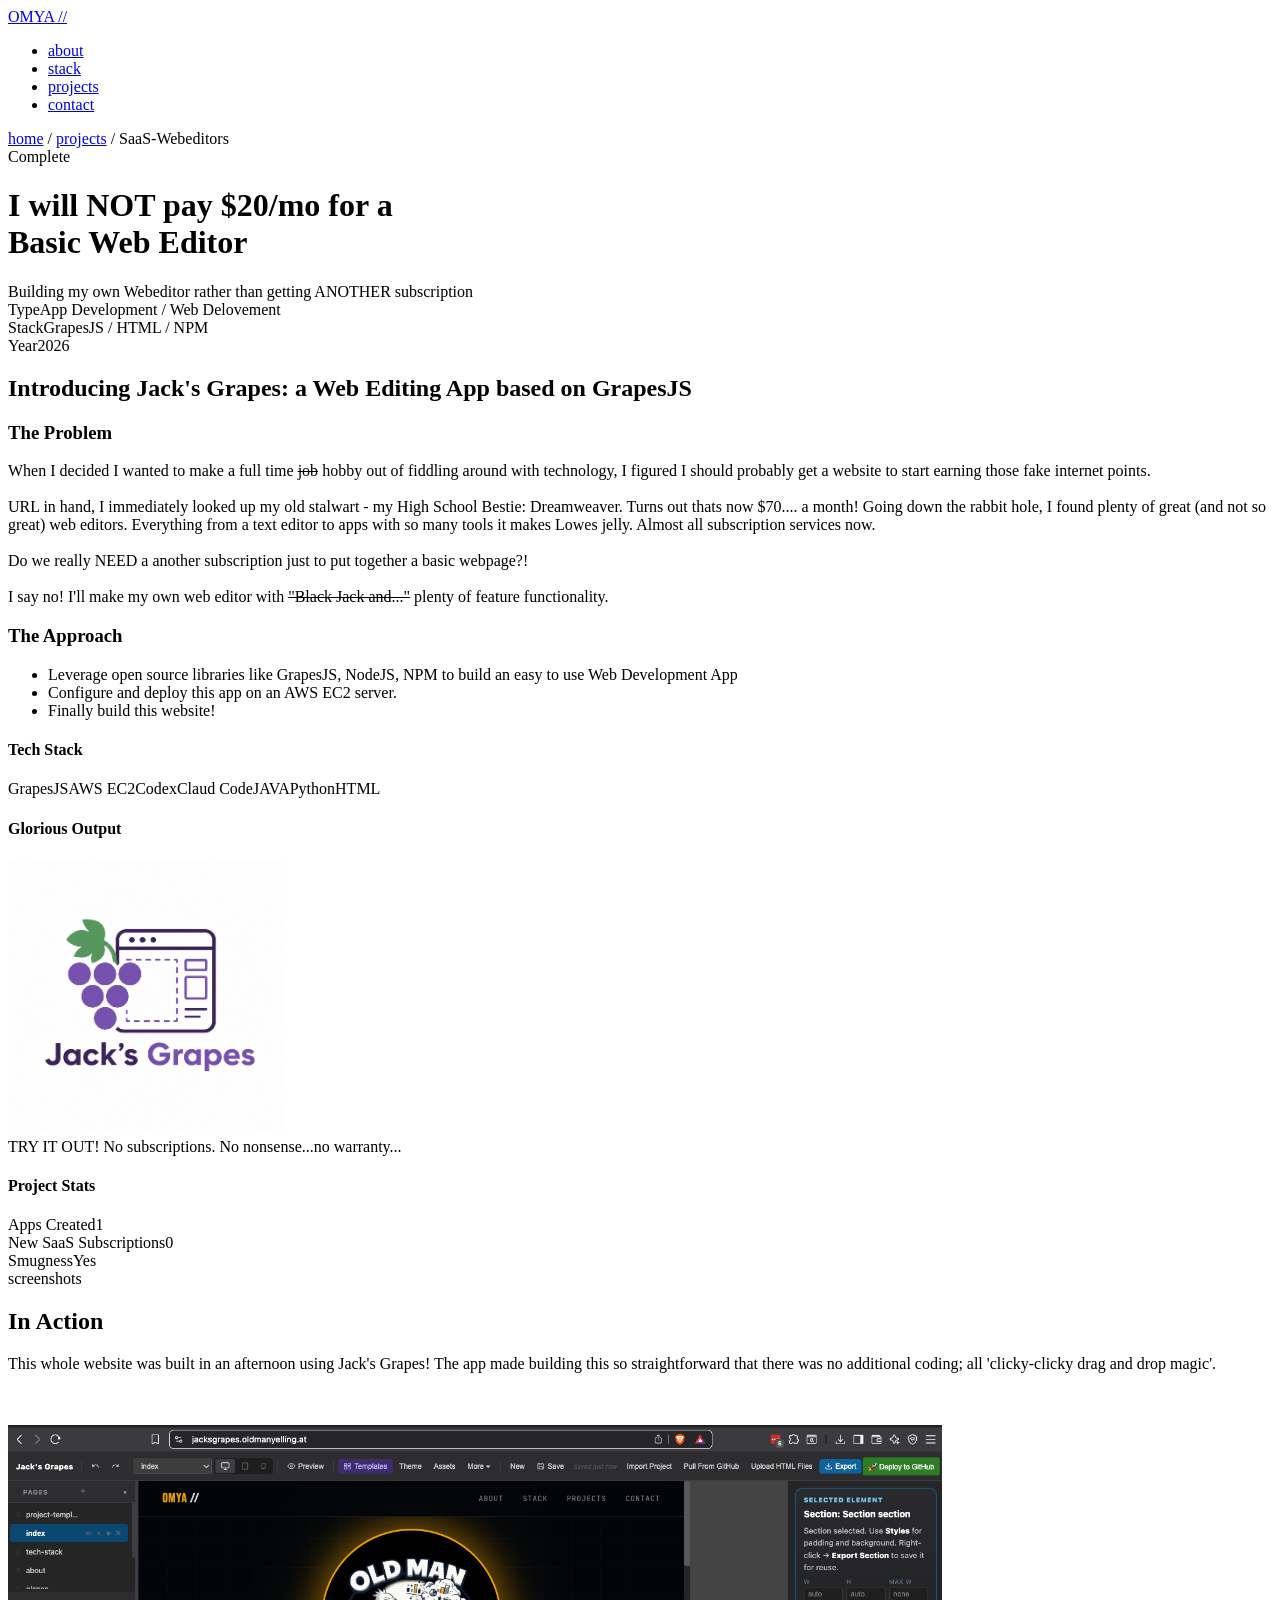
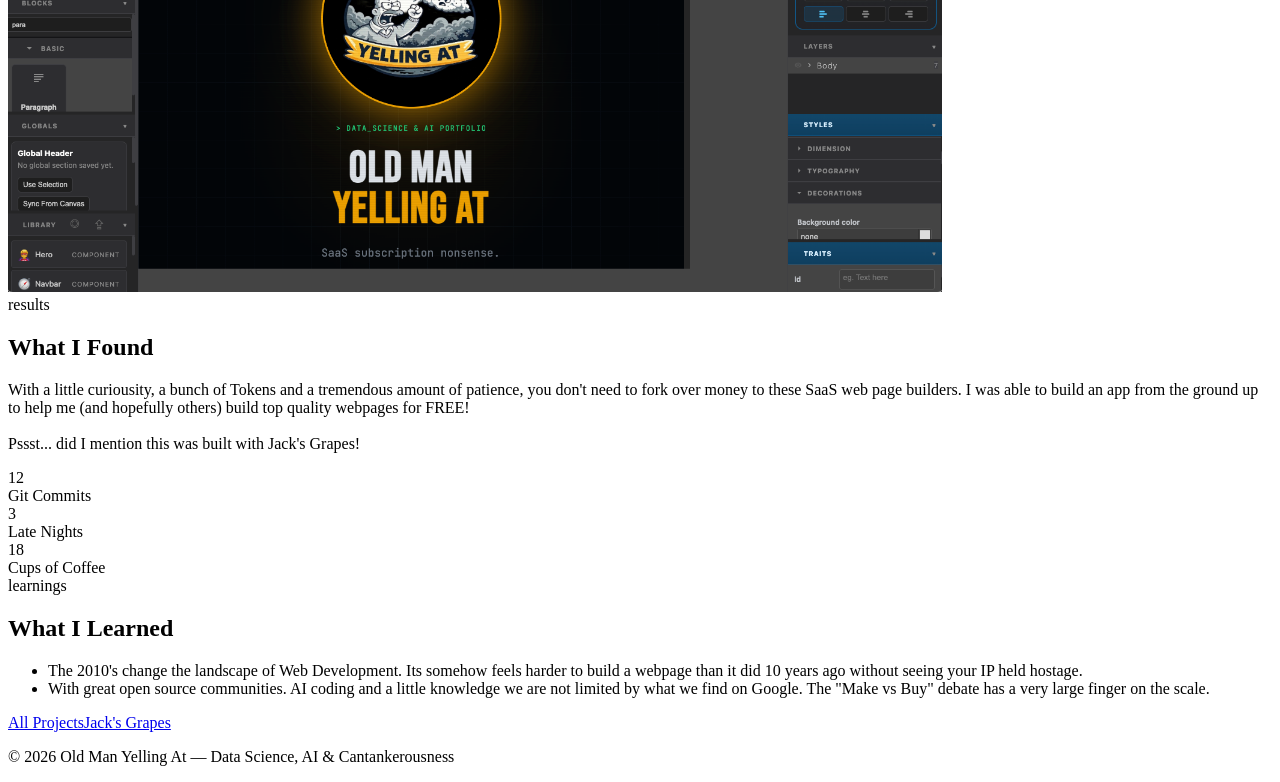
==== saas-webeditors.html @ 8e1ede08 "Deploy: saas-webeditors.html" ====
<!DOCTYPE html>
<html lang="en">
<head>
  <meta charset="UTF-8">
  <meta name="viewport" content="width=device-width, initial-scale=1">
  <title>saas-webeditors</title>
  <meta charset="UTF-8">
<meta name="viewport" content="width=device-width, initial-scale=1.0">
  <link rel="stylesheet" href="styles/site.css">
  <link rel="stylesheet" href="styles/saas-webeditors.css">
</head>
<body>
<nav><a href="index.html" class="nav-logo">OMYA<span> //</span></a><ul class="nav-links"><li><a href="about.html">about</a></li><li><a href="Tech Stack.html">stack</a></li><li><a href="index.html#projects" class="active">projects</a></li><li><a href="index.html#contact">contact</a></li></ul></nav><div class="page-wrap"><!-- ═══════════════════════════════════════════════
       PAGE HEADER — [REPLACE everything below]
  ═══════════════════════════════════════════════ --><div class="page-header"><div class="page-header-bg"></div><div class="page-header-inner"><div class="breadcrumb"><a href="index.html">home</a> / <a href="index.html#projects">projects</a> / SaaS-Webeditors</div><!-- [REPLACE] status: use class "status-active", "status-complete", or "status-wip" --><div class="project-status-badge status-complete">Complete</div><!-- [REPLACE] project title --><h1 id="ijt36xw-2">I will NOT pay $20/mo for a<br><span class="accent">Basic Web Editor</span></h1><!-- [REPLACE] one-line summary --><div class="page-header-sub">Building my own Webeditor rather than getting ANOTHER subscription&nbsp;</div><div class="header-meta"><!-- [REPLACE] each meta item as needed; add or remove rows freely --><div class="meta-item"><span class="meta-label">Type</span><span class="meta-val">App Development / Web Delovement</span></div><div class="meta-item"><span class="meta-label">Stack</span><span data-jg-align="left" class="meta-val">GrapesJS / HTML / NPM</span></div><div class="meta-item"><span class="meta-label">Year</span><span class="meta-val">2026</span></div><div class="meta-item"><span class="meta-val"></span></div></div></div></div><!-- ═══════════════════════ END PAGE HEADER ═══ --><!-- ═══════════════════════════════════════════════
       OVERVIEW
  ═══════════════════════════════════════════════ --><section data-jg-align="left" class="section"><div class="section-inner"><div class="overview-grid"><div class="overview-body fade-up"><h1>Introducing Jack's Grapes: a Web Editing App based on GrapesJS</h1><h3>The Problem</h3><p data-jg-align="left" id="ibvn88h-2">When I decided I wanted to make a full time <strike>job</strike> hobby out of fiddling around with technology, I figured I should probably get a website to start earning those fake internet points.<br><br>URL in hand, I immediately looked up my old stalwart - my High School Bestie: Dreamweaver. Turns out thats now $70.... a month! Going down the rabbit hole, I found plenty of great (and not so great) web editors. Everything from a text editor to apps with so many tools it makes Lowes jelly. Almost all subscription services now.<br id="ip00ysq-2" draggable="true"><br id="i2bzn59-2" draggable="true">Do we really NEED a another subscription just to put together a basic webpage?!<br id="i655apx-2" draggable="true"><br id="i3bzo6b-2" draggable="true">I say no! I'll make my own web editor with <strike id="it8id05-2-2" draggable="true">"Black Jack and..."</strike> plenty of feature functionality.&nbsp;</p><h3>The Approach</h3><!-- [REPLACE] approach bullets --><ul><li id="iqexdno9">Leverage open source libraries like GrapesJS, NodeJS, NPM to build an easy to use Web Development App</li><li id="ia5232j8">Configure and deploy this app on an AWS EC2 server.</li><li id="ijr5mywh">Finally build this website!</li></ul></div><div class="sidebar"><!-- [REPLACE] tags --><div class="sidebar-card"><h4>Tech Stack</h4><div class="sidebar-tags"><span class="tag gold">GrapesJS</span><span class="tag gold">AWS EC2</span><span class="tag gold">Codex</span><span class="tag gold">Claud Code</span><span class="tag">JAVA</span><span class="tag">Python</span><span class="tag">HTML</span></div></div><div class="sidebar-card"><h4 id="itq6y4yr">Glorious Output</h4><a href="https://jacksgrapes.oldmanyelling.at" id="ity3z87"><img src="assets/embedded-2-JacksGrapes.png" alt="JacksGrapes.png" id="ilakgxh" width="275" height="275" data-jg-align="center"></a><span class="sidebar-stat-val"></span><div id="i5gwu4oi"><div id="ilif9gc7"><span id="i93o1k9h">TRY IT OUT! No subscriptions. No nonsense...no warranty...</span></div></div><div class="sidebar-tags"><a href="https://jacksgrapes.oldmanyelling.at" id="i8315tk7"></a></div></div><!-- [REPLACE] stats --><div class="sidebar-card"><h4>Project Stats</h4><div class="sidebar-stat"><span class="sidebar-stat-key">Apps Created</span><span class="sidebar-stat-val">1</span></div><div class="sidebar-stat"><span class="sidebar-stat-key">New SaaS Subscriptions</span><span class="sidebar-stat-val">0</span></div><div class="sidebar-stat"><span class="sidebar-stat-key">Smugness</span><span class="sidebar-stat-val">Yes</span></div></div></div></div></div></section><!-- ═══════════════════════════════════════════════
       IMAGE / SCREENSHOT AREA — [REPLACE or remove]
  ═══════════════════════════════════════════════ --><section class="section content-section"><div class="section-inner"><div class="section-label">screenshots</div><h2 class="section-title">In <span class="accent">Action</span></h2><p id="io3gze3l">This whole website was built in an afternoon using Jack's Grapes! The app made building this so straightforward that there was no additional coding; all 'clicky-clicky drag and drop magic'.<br><br><br></p><!-- [REPLACE] swap the placeholder for a real <img> when you have screenshots --><img src="assets/1-Screenshot-2026-04-29-at-4.21.09-PM.png" alt="Screenshot 2026-04-29 at 4.21.09 PM.png" id="ijktapoh" width="934" height="467"></div></section><!-- ═══════════════════════════════════════════════
       RESULTS — [REPLACE or remove]
  ═══════════════════════════════════════════════ --><section class="section"><div class="section-inner"><div class="section-label">results</div><h2 class="section-title">What I <span class="accent">Found</span></h2><div class="content-body fade-up"><!-- [REPLACE] outcomes paragraph --><p id="ix92ufl3">With a little curiousity, a bunch of Tokens and a tremendous amount of patience, you don't need to fork over money to these SaaS web page builders. I was able to build an app from the ground up to help me (and hopefully others) build top quality webpages for FREE!<br><br>Pssst... did I mention this was built with Jack's Grapes!</p></div><!-- [REPLACE] result numbers --><div class="results-grid fade-up"><div class="result-card"><div class="result-val">12</div><div class="result-label">Git Commits</div></div><div class="result-card"><div class="result-val">3</div><div class="result-label">Late Nights</div></div><div class="result-card"><div class="result-val">18</div><div class="result-label">Cups of Coffee</div></div></div></div></section><!-- ═══════════════════════════════════════════════
       LEARNINGS — [REPLACE or remove]
  ═══════════════════════════════════════════════ --><section class="section content-section"><div class="section-inner"><div class="section-label">learnings</div><h2 class="section-title">What I <span class="accent">Learned</span></h2><div class="content-body fade-up"><!-- [REPLACE] learnings --><ul><li id="i2h4hwh2" data-jg-align="left">The 2010's change the landscape of Web Development. Its somehow feels harder to build a webpage than it did 10 years ago without seeing your IP held hostage.</li><li id="islnsaok">With great open source communities. AI coding and a little knowledge we are not limited by what we find on Google. The "Make vs Buy" debate has a very large finger on the scale.&nbsp;</li></ul></div></div></section><!-- Project navigation --><div class="project-nav"><!-- [REPLACE] previous/next project links --><a href="index.html#projects" class="project-nav-prev">All Projects</a><a href="https://jacksgrapes.oldmanyelling.at" class="project-nav-next">Jack's Grapes</a></div></div><footer><p>© 2026 <span>Old Man Yelling At</span> — Data Science, AI &amp; Cantankerousness</p></footer>
<script>
(function(){
  function activate(root){
    var doc = root || document;
    doc.querySelectorAll('.fade-up,.reveal-on-scroll,[data-animate-on-scroll]').forEach(function(el){
      el.classList.add('visible','is-visible','in-view');
      el.querySelectorAll('.skill-bar-fill[data-pct]').forEach(function(bar){
        bar.style.width = (bar.getAttribute('data-pct') || '0') + '%';
      });
    });
  }
  if (document.readyState === 'loading') document.addEventListener('DOMContentLoaded', function(){ activate(document); });
  else activate(document);
  window.addEventListener('load', function(){ activate(document); });
})();
</script>

<script src="scripts/saas-webeditors.js"></script>
</body>
</html>
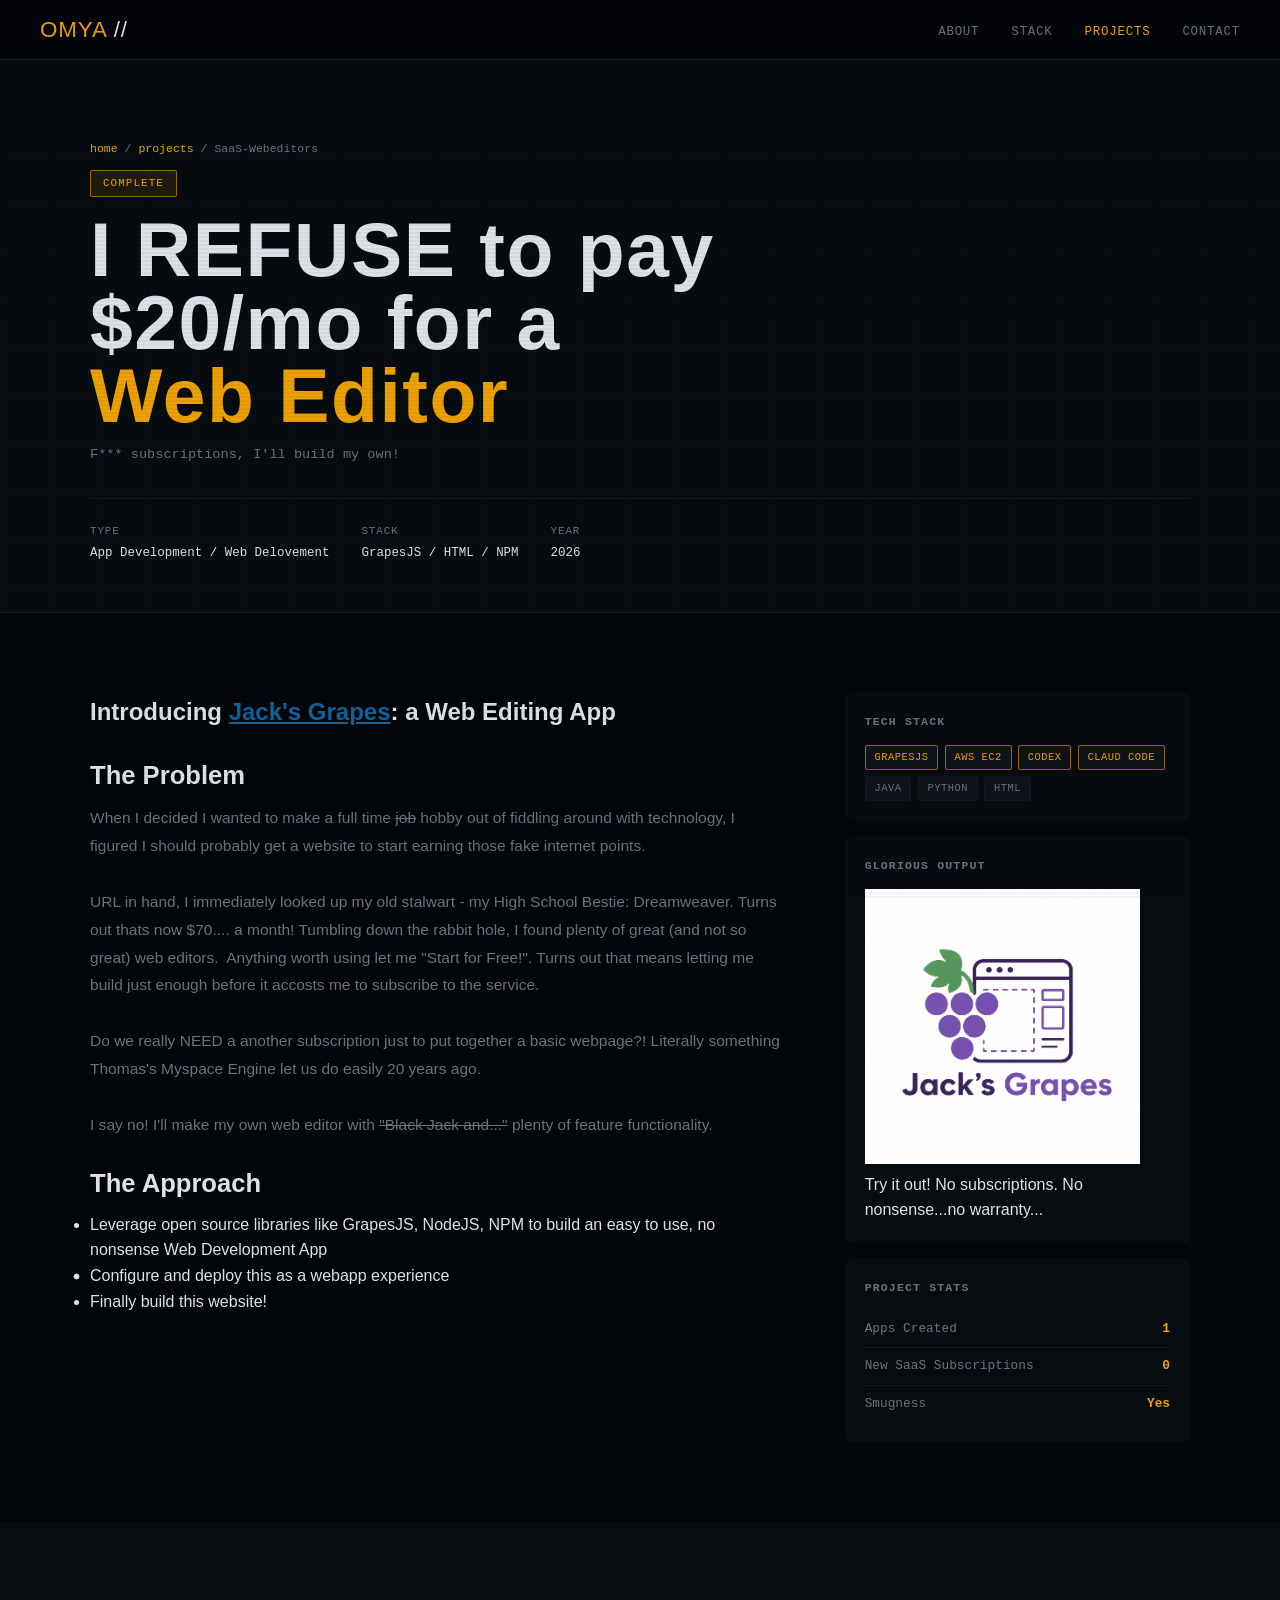
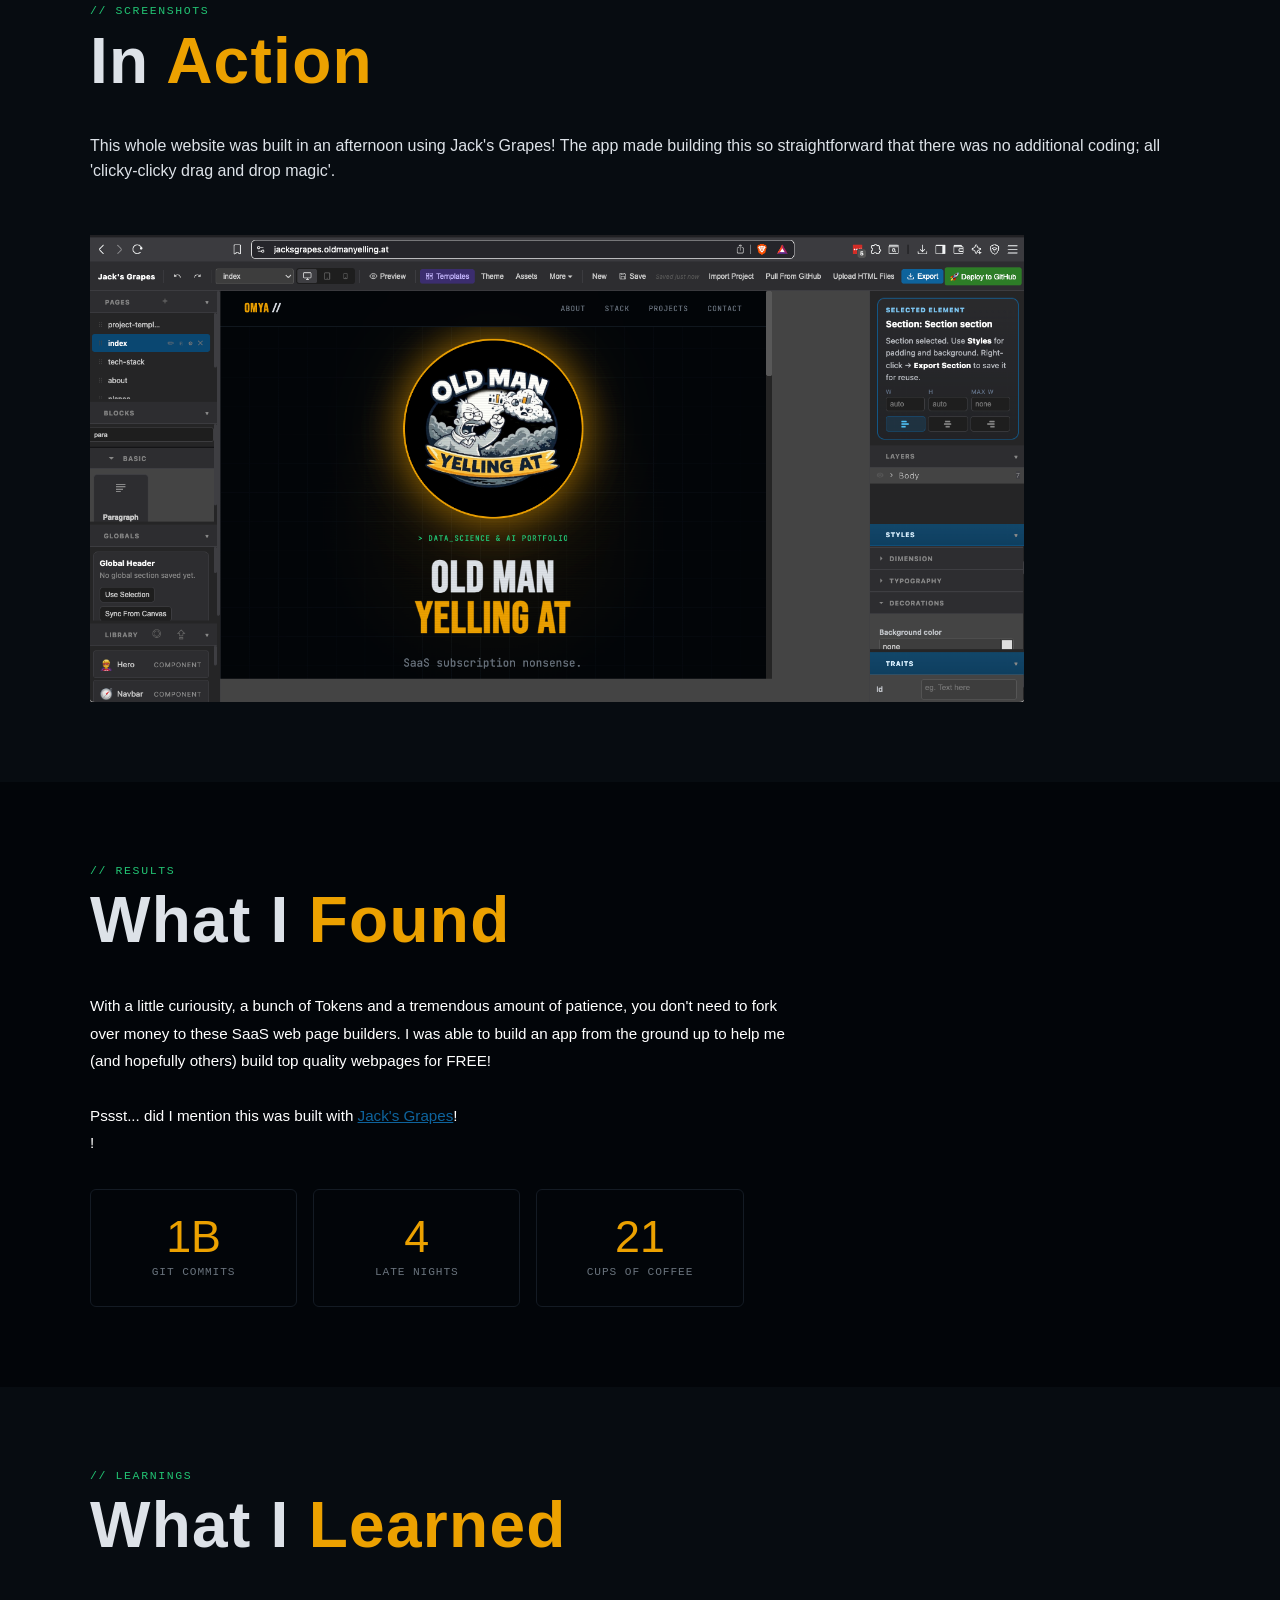
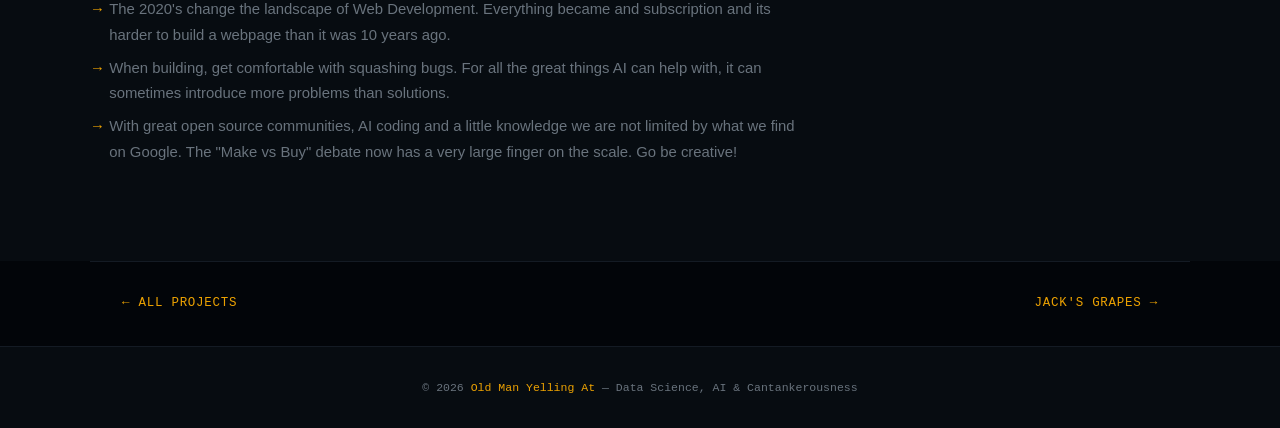
==== commit 9faaa4f9: "Deploy: saas-webeditors.html" ====
--- a/saas-webeditors.html
+++ b/saas-webeditors.html
@@ -12,15 +12,15 @@
 <body>
 <nav><a href="index.html" class="nav-logo">OMYA<span> //</span></a><ul class="nav-links"><li><a href="about.html">about</a></li><li><a href="Tech Stack.html">stack</a></li><li><a href="index.html#projects" class="active">projects</a></li><li><a href="index.html#contact">contact</a></li></ul></nav><div class="page-wrap"><!-- ═══════════════════════════════════════════════
        PAGE HEADER — [REPLACE everything below]
-  ═══════════════════════════════════════════════ --><div class="page-header"><div class="page-header-bg"></div><div class="page-header-inner"><div class="breadcrumb"><a href="index.html">home</a> / <a href="index.html#projects">projects</a> / SaaS-Webeditors</div><!-- [REPLACE] status: use class "status-active", "status-complete", or "status-wip" --><div class="project-status-badge status-complete">Complete</div><!-- [REPLACE] project title --><h1 id="ijt36xw-2">I will NOT pay $20/mo for a<br><span class="accent">Basic Web Editor</span></h1><!-- [REPLACE] one-line summary --><div class="page-header-sub">Building my own Webeditor rather than getting ANOTHER subscription&nbsp;</div><div class="header-meta"><!-- [REPLACE] each meta item as needed; add or remove rows freely --><div class="meta-item"><span class="meta-label">Type</span><span class="meta-val">App Development / Web Delovement</span></div><div class="meta-item"><span class="meta-label">Stack</span><span data-jg-align="left" class="meta-val">GrapesJS / HTML / NPM</span></div><div class="meta-item"><span class="meta-label">Year</span><span class="meta-val">2026</span></div><div class="meta-item"><span class="meta-val"></span></div></div></div></div><!-- ═══════════════════════ END PAGE HEADER ═══ --><!-- ═══════════════════════════════════════════════
+  ═══════════════════════════════════════════════ --><div class="page-header"><div class="page-header-bg"></div><div class="page-header-inner"><div class="breadcrumb"><a href="index.html">home</a> / <a href="index.html#projects">projects</a> / SaaS-Webeditors</div><!-- [REPLACE] status: use class "status-active", "status-complete", or "status-wip" --><div class="project-status-badge status-complete">Complete</div><!-- [REPLACE] project title --><h1 id="ijt36xw-2">I REFUSE to pay $20/mo for a<br><span class="accent">Web Editor</span></h1><!-- [REPLACE] one-line summary --><div class="page-header-sub">F*** subscriptions, I'll build my own!&nbsp;</div><div class="header-meta"><!-- [REPLACE] each meta item as needed; add or remove rows freely --><div class="meta-item"><span class="meta-label">Type</span><span class="meta-val">App Development / Web Delovement</span></div><div class="meta-item"><span class="meta-label">Stack</span><span data-jg-align="left" class="meta-val">GrapesJS / HTML / NPM</span></div><div class="meta-item"><span class="meta-label">Year</span><span class="meta-val">2026</span></div><div class="meta-item"><span class="meta-val"></span></div></div></div></div><!-- ═══════════════════════ END PAGE HEADER ═══ --><!-- ═══════════════════════════════════════════════
        OVERVIEW
-  ═══════════════════════════════════════════════ --><section data-jg-align="left" class="section"><div class="section-inner"><div class="overview-grid"><div class="overview-body fade-up"><h1>Introducing Jack's Grapes: a Web Editing App based on GrapesJS</h1><h3>The Problem</h3><p data-jg-align="left" id="ibvn88h-2">When I decided I wanted to make a full time <strike>job</strike> hobby out of fiddling around with technology, I figured I should probably get a website to start earning those fake internet points.<br><br>URL in hand, I immediately looked up my old stalwart - my High School Bestie: Dreamweaver. Turns out thats now $70.... a month! Going down the rabbit hole, I found plenty of great (and not so great) web editors. Everything from a text editor to apps with so many tools it makes Lowes jelly. Almost all subscription services now.<br id="ip00ysq-2" draggable="true"><br id="i2bzn59-2" draggable="true">Do we really NEED a another subscription just to put together a basic webpage?!<br id="i655apx-2" draggable="true"><br id="i3bzo6b-2" draggable="true">I say no! I'll make my own web editor with <strike id="it8id05-2-2" draggable="true">"Black Jack and..."</strike> plenty of feature functionality.&nbsp;</p><h3>The Approach</h3><!-- [REPLACE] approach bullets --><ul><li id="iqexdno9">Leverage open source libraries like GrapesJS, NodeJS, NPM to build an easy to use Web Development App</li><li id="ia5232j8">Configure and deploy this app on an AWS EC2 server.</li><li id="ijr5mywh">Finally build this website!</li></ul></div><div class="sidebar"><!-- [REPLACE] tags --><div class="sidebar-card"><h4>Tech Stack</h4><div class="sidebar-tags"><span class="tag gold">GrapesJS</span><span class="tag gold">AWS EC2</span><span class="tag gold">Codex</span><span class="tag gold">Claud Code</span><span class="tag">JAVA</span><span class="tag">Python</span><span class="tag">HTML</span></div></div><div class="sidebar-card"><h4 id="itq6y4yr">Glorious Output</h4><a href="https://jacksgrapes.oldmanyelling.at" id="ity3z87"><img src="assets/embedded-2-JacksGrapes.png" alt="JacksGrapes.png" id="ilakgxh" width="275" height="275" data-jg-align="center"></a><span class="sidebar-stat-val"></span><div id="i5gwu4oi"><div id="ilif9gc7"><span id="i93o1k9h">TRY IT OUT! No subscriptions. No nonsense...no warranty...</span></div></div><div class="sidebar-tags"><a href="https://jacksgrapes.oldmanyelling.at" id="i8315tk7"></a></div></div><!-- [REPLACE] stats --><div class="sidebar-card"><h4>Project Stats</h4><div class="sidebar-stat"><span class="sidebar-stat-key">Apps Created</span><span class="sidebar-stat-val">1</span></div><div class="sidebar-stat"><span class="sidebar-stat-key">New SaaS Subscriptions</span><span class="sidebar-stat-val">0</span></div><div class="sidebar-stat"><span class="sidebar-stat-key">Smugness</span><span class="sidebar-stat-val">Yes</span></div></div></div></div></div></section><!-- ═══════════════════════════════════════════════
+  ═══════════════════════════════════════════════ --><section data-jg-align="left" class="section"><div class="section-inner"><div class="overview-grid"><div class="overview-body fade-up"><h1 id="ig2ptj">Introducing&nbsp;<a href="https://jacksgrapes.oldmanyelling.at" id="i3g6we" target="_blank">Jack's Grapes</a>: a Web Editing App</h1><h3>The Problem</h3><p data-jg-align="left" id="ibvn88h-2"><span id="im52nb">When I decided I wanted to make a full time <strike id="ihyw4" draggable="true">job</strike> hobby out of fiddling around with technology, I figured I should probably get a website to start earning those fake internet points.<br id="ijvdh" draggable="true"><br id="i1btz" draggable="true">URL in hand, I immediately looked up my old stalwart - my High School Bestie: Dreamweaver. Turns out thats now $70.... <span id="i7nv3k">a month</span>! Tumbling down the rabbit hole, I found plenty of great (and not so great) web editors.&nbsp; Anything worth using let me "Start for Free!". Turns out that means letting me build just enough before it accosts me to subscribe to the service.<br id="ip00ysq-2" draggable="true"><br id="i2bzn59-2" draggable="true">Do we really NEED a another subscription just to put together a basic webpage?! Literally something Thomas's Myspace Engine let us do easily 20 years ago.&nbsp;<br id="i655apx-2" draggable="true"><br id="i3bzo6b-2" draggable="true">I say <span id="ic5hct">no!</span> I'll make my own web editor with <strike id="it8id05-2-2" draggable="true">"Black Jack and..."</strike> plenty of feature functionality.&nbsp;</span></p><h3>The Approach</h3><!-- [REPLACE] approach bullets --><ul><li id="iqexdno9">Leverage open source libraries like GrapesJS, NodeJS, NPM to build an easy to use, no nonsense Web Development App</li><li id="ia5232j8"><ul><li id="iwn7pk">Configure and deploy this as a webapp experience</li></ul></li><li id="ijr5mywh">Finally build this website!</li></ul></div><div class="sidebar"><!-- [REPLACE] tags --><div class="sidebar-card"><h4>Tech Stack</h4><div class="sidebar-tags"><span class="tag gold">GrapesJS</span><span class="tag gold">AWS EC2</span><span class="tag gold">Codex</span><span class="tag gold">Claud Code</span><span class="tag">JAVA</span><span class="tag">Python</span><span class="tag">HTML</span></div></div><div class="sidebar-card"><h4 id="itq6y4yr">Glorious Output</h4><a href="https://jacksgrapes.oldmanyelling.at" id="ity3z87" data-jg-align="center"><img src="assets/embedded-2-JacksGrapes.png" alt="JacksGrapes.png" id="ilakgxh" width="275" height="275" data-jg-align="center"></a><span class="sidebar-stat-val"></span><div id="i5gwu4oi"><div id="ilif9gc7" data-jg-align="left"><span id="i93o1k9h">Try it out! No subscriptions. No nonsense...no warranty...</span></div></div><div class="sidebar-tags"><a href="https://jacksgrapes.oldmanyelling.at" id="i8315tk7"></a></div></div><!-- [REPLACE] stats --><div class="sidebar-card"><h4>Project Stats</h4><div class="sidebar-stat"><span class="sidebar-stat-key">Apps Created</span><span class="sidebar-stat-val">1</span></div><div class="sidebar-stat"><span class="sidebar-stat-key">New SaaS Subscriptions</span><span class="sidebar-stat-val">0</span></div><div class="sidebar-stat"><span class="sidebar-stat-key">Smugness</span><span class="sidebar-stat-val">Yes</span></div></div></div></div></div></section><!-- ═══════════════════════════════════════════════
        IMAGE / SCREENSHOT AREA — [REPLACE or remove]
-  ═══════════════════════════════════════════════ --><section class="section content-section"><div class="section-inner"><div class="section-label">screenshots</div><h2 class="section-title">In <span class="accent">Action</span></h2><p id="io3gze3l">This whole website was built in an afternoon using Jack's Grapes! The app made building this so straightforward that there was no additional coding; all 'clicky-clicky drag and drop magic'.<br><br><br></p><!-- [REPLACE] swap the placeholder for a real <img> when you have screenshots --><img src="assets/1-Screenshot-2026-04-29-at-4.21.09-PM.png" alt="Screenshot 2026-04-29 at 4.21.09 PM.png" id="ijktapoh" width="934" height="467"></div></section><!-- ═══════════════════════════════════════════════
+  ═══════════════════════════════════════════════ --><section class="section content-section"><div class="section-inner"><div class="section-label">screenshots</div><h2 class="section-title">In <span class="accent">Action</span></h2><p id="io3gze3l">This whole website was built in an afternoon using Jack's Grapes! The app made building this so straightforward that there was no additional coding; all 'clicky-clicky drag and drop magic'.<br><br><br></p><!-- [REPLACE] swap the placeholder for a real <img> when you have screenshots --><img src="assets/2-Screenshot-2026-04-29-at-4.21.09-PM.png" alt="Screenshot 2026-04-29 at 4.21.09 PM.png" id="ijktapoh" width="934" height="467"></div></section><!-- ═══════════════════════════════════════════════
        RESULTS — [REPLACE or remove]
-  ═══════════════════════════════════════════════ --><section class="section"><div class="section-inner"><div class="section-label">results</div><h2 class="section-title">What I <span class="accent">Found</span></h2><div class="content-body fade-up"><!-- [REPLACE] outcomes paragraph --><p id="ix92ufl3">With a little curiousity, a bunch of Tokens and a tremendous amount of patience, you don't need to fork over money to these SaaS web page builders. I was able to build an app from the ground up to help me (and hopefully others) build top quality webpages for FREE!<br><br>Pssst... did I mention this was built with Jack's Grapes!</p></div><!-- [REPLACE] result numbers --><div class="results-grid fade-up"><div class="result-card"><div class="result-val">12</div><div class="result-label">Git Commits</div></div><div class="result-card"><div class="result-val">3</div><div class="result-label">Late Nights</div></div><div class="result-card"><div class="result-val">18</div><div class="result-label">Cups of Coffee</div></div></div></div></section><!-- ═══════════════════════════════════════════════
+  ═══════════════════════════════════════════════ --><section data-jg-align="left" class="section"><div class="section-inner"><div class="section-label">results</div><h2 class="section-title">What I <span class="accent">Found</span></h2><div class="content-body fade-up"><!-- [REPLACE] outcomes paragraph --><p id="ix92ufl3">With a little curiousity, a bunch of Tokens and a tremendous amount of patience, you don't need to fork over money to these SaaS web page builders. I was able to build an app from the ground up to help me (and hopefully others) build top quality webpages for FREE!<br><br>Pssst... did I mention this was built with&nbsp;<a href="https://jacksgrapes.oldmanyelling.at" id="i3mrvj" target="_blank" __p="undefined">Jack's Grapes</a>!<br>!</p></div><!-- [REPLACE] result numbers --><div class="results-grid fade-up"><div class="result-card"><div class="result-val">1B</div><div class="result-label">Git Commits</div></div><div class="result-card"><div class="result-val">4</div><div class="result-label">Late Nights</div></div><div class="result-card"><div class="result-val">21</div><div class="result-label">Cups of Coffee</div></div></div></div></section><!-- ═══════════════════════════════════════════════
        LEARNINGS — [REPLACE or remove]
-  ═══════════════════════════════════════════════ --><section class="section content-section"><div class="section-inner"><div class="section-label">learnings</div><h2 class="section-title">What I <span class="accent">Learned</span></h2><div class="content-body fade-up"><!-- [REPLACE] learnings --><ul><li id="i2h4hwh2" data-jg-align="left">The 2010's change the landscape of Web Development. Its somehow feels harder to build a webpage than it did 10 years ago without seeing your IP held hostage.</li><li id="islnsaok">With great open source communities. AI coding and a little knowledge we are not limited by what we find on Google. The "Make vs Buy" debate has a very large finger on the scale.&nbsp;</li></ul></div></div></section><!-- Project navigation --><div class="project-nav"><!-- [REPLACE] previous/next project links --><a href="index.html#projects" class="project-nav-prev">All Projects</a><a href="https://jacksgrapes.oldmanyelling.at" class="project-nav-next">Jack's Grapes</a></div></div><footer><p>© 2026 <span>Old Man Yelling At</span> — Data Science, AI &amp; Cantankerousness</p></footer>
+  ═══════════════════════════════════════════════ --><section class="section content-section"><div class="section-inner"><div class="section-label">learnings</div><h2 class="section-title">What I <span class="accent">Learned</span></h2><div class="content-body fade-up"><!-- [REPLACE] learnings --><ul><li id="i2h4hwh2" data-jg-align="left">The 2020's change the landscape of Web Development. Everything became and subscription and its harder to build a webpage than it was 10 years ago.</li><li id="islnsaok-2">When building, get comfortable with squashing bugs. For all the great things AI can help with, it can sometimes introduce more problems than solutions.</li><li id="islnsaok">With great open source communities, AI coding and a little knowledge we are not limited by what we find on Google. The "Make vs Buy" debate now has a very large finger on the scale. Go be creative!</li></ul></div></div></section><!-- Project navigation --><div class="project-nav"><!-- [REPLACE] previous/next project links --><a href="index.html#projects" class="project-nav-prev">All Projects</a><a href="https://jacksgrapes.oldmanyelling.at" class="project-nav-next">Jack's Grapes</a></div></div><footer><p>© 2026 <span>Old Man Yelling At</span> — Data Science, AI &amp; Cantankerousness</p></footer>
 <script>
 (function(){
   function activate(root){
--- a/styles/site.css
+++ b/styles/site.css
@@ -0,0 +1,30 @@
+
+:root{
+  --jg-accent:#0e639c;
+  --jg-accent-2:#3b82f6;
+  --jg-bg:#ffffff;
+  --jg-surface:#f8fafc;
+  --jg-text:#1e293b;
+  --jg-muted:#64748b;
+  --jg-font:-apple-system, BlinkMacSystemFont, 'Segoe UI', Roboto, sans-serif;
+  --jg-radius:14px;
+}
+html,body{min-height:100%;}
+body{background:var(--jg-bg);color:var(--jg-text);font-family:var(--jg-font);}
+[data-gjs-type="wrapper"]{background:transparent;color:inherit;min-height:100vh;}
+a{color:var(--jg-accent);}
+.jg-theme-section{padding:72px 40px;background:var(--jg-surface);color:var(--jg-text);}
+.jg-theme-card{padding:28px;border:1px solid color-mix(in srgb, var(--jg-text) 10%, white);border-radius:var(--jg-radius);background:white;box-shadow:0 12px 34px rgba(15,23,42,.08);}
+.jg-theme-btn{display:inline-flex;align-items:center;justify-content:center;padding:12px 20px;border:none;border-radius:999px;background:linear-gradient(135deg,var(--jg-accent),var(--jg-accent-2));color:white;font-weight:700;text-decoration:none;box-shadow:0 12px 24px rgba(59,130,246,.22);}
+.jg-theme-btn--ghost{background:transparent;color:var(--jg-accent);border:1px solid color-mix(in srgb, var(--jg-accent) 28%, white);box-shadow:none;}
+.jg-global-slot{position:relative;}
+.jg-global-slot::before{content:attr(data-jg-global-label);position:absolute;top:8px;right:8px;padding:3px 8px;border-radius:999px;background:rgba(15,23,42,.82);color:#fff;font:600 10px/1 var(--jg-font);letter-spacing:.08em;text-transform:uppercase;z-index:5;pointer-events:none;}
+.jg-symbol-instance{position:relative;}
+.jg-symbol-instance::before{content:attr(data-jg-symbol-label);position:absolute;top:8px;right:8px;padding:3px 8px;border-radius:999px;background:rgba(14,99,156,.92);color:#fff;font:600 10px/1 var(--jg-font);letter-spacing:.08em;text-transform:uppercase;z-index:5;pointer-events:none;}
+.jg-slot-outline{outline:1px dashed rgba(14,99,156,.45);outline-offset:2px;}
+.jg-hide-desktop{}
+@media (max-width: 992px){.jg-hide-tablet{display:none!important;}}
+@media (min-width: 993px){.jg-hide-tablet{display:initial;}}
+@media (max-width: 480px){.jg-hide-mobile{display:none!important;}}
+@media (min-width: 481px){.jg-hide-mobile{display:initial;}}
+@media (min-width: 993px){.jg-hide-desktop{display:none!important;}}
--- a/styles/saas-webeditors.css
+++ b/styles/saas-webeditors.css
@@ -0,0 +1,230 @@
+
+
+/* ── PAGE HEADER ── */
+.page-header {
+  padding: 5rem 2rem 3rem;
+  background: var(--bg2);
+  border-bottom: 1px solid var(--border);
+  position: relative; overflow: hidden;
+}
+.page-header-bg {
+  position: absolute; inset: 0;
+  background-image: linear-gradient(var(--border) 1px, transparent 1px), linear-gradient(90deg, var(--border) 1px, transparent 1px);
+  background-size: 48px 48px;
+  opacity: 0.25;
+  mask-image: linear-gradient(180deg, transparent, black 60%);
+}
+.page-header-inner { position: relative; max-width: var(--max-w); margin: 0 auto; }
+.breadcrumb { font-family: var(--font-mono); font-size: 0.72rem; color: var(--muted); margin-bottom: 0.6rem; }
+.breadcrumb a { color: var(--gold); text-decoration: none; }
+.breadcrumb a:hover { text-decoration: underline; }
+.project-status-badge {
+  display: inline-flex; align-items: center; gap: 0.4rem;
+  font-family: var(--font-mono); font-size: 0.68rem; text-transform: uppercase; letter-spacing: 0.1em;
+  padding: 0.25rem 0.75rem;
+  border-radius: 2px;
+  margin-bottom: 1rem;
+}
+.status-active { background: oklch(0.72 0.17 155 / 0.12); color: var(--green); border: 1px solid oklch(0.52 0.14 155 / 0.4); }
+.status-active::before { content: ''; width: 6px; height: 6px; border-radius: 50%; background: var(--green); animation: pulse 1.5s ease-in-out infinite; }
+.status-complete { background: oklch(0.76 0.18 80 / 0.1); color: var(--gold); border: 1px solid var(--gold-dim); }
+.status-wip { background: oklch(0.65 0.18 50 / 0.1); color: oklch(0.75 0.18 50); border: 1px solid oklch(0.5 0.15 50 / 0.4); }
+@keyframes pulse { 0%,100% { opacity: 1; } 50% { opacity: 0.3; } }
+
+.page-header h1 { font-family: var(--font-disp); font-size: clamp(2.8rem, 6vw, 5rem); line-height: 0.95; letter-spacing: 0.02em; max-width: 800px; }
+.page-header h1 .accent { color: var(--gold); }
+.page-header-sub { font-family: var(--font-mono); font-size: 0.85rem; color: var(--muted); margin-top: 0.75rem; max-width: 600px; }
+
+.header-meta {
+  display: flex; flex-wrap: wrap; gap: 2rem; margin-top: 2rem;
+  padding-top: 1.5rem; border-top: 1px solid var(--border);
+}
+.meta-item { font-family: var(--font-mono); font-size: 0.78rem; }
+.meta-label { color: var(--muted); font-size: 0.68rem; text-transform: uppercase; letter-spacing: 0.08em; display: block; margin-bottom: 0.2rem; }
+.meta-val { color: var(--text); }
+.meta-val a { color: var(--gold); text-decoration: none; }
+.meta-val a:hover { text-decoration: underline; }
+
+/* ── OVERVIEW ── */
+.overview-grid {
+  display: grid; grid-template-columns: 2fr 1fr; gap: 4rem; align-items: start;
+}
+.overview-body p { color: var(--muted); font-size: 0.97rem; line-height: 1.8; margin-bottom: 1rem; }
+.overview-body p strong { color: var(--text); }
+.overview-body p .accent { color: var(--gold); font-style: italic; }
+.overview-body h3 { font-family: var(--font-disp); font-size: 1.6rem; color: var(--text); margin-top: 1.5rem; margin-bottom: 0.5rem; }
+
+.sidebar { display: flex; flex-direction: column; gap: 1rem; }
+.sidebar-card {
+  background: var(--bg2); border: 1px solid var(--border); border-radius: 6px;
+  padding: 1.25rem;
+}
+.sidebar-card h4 { font-family: var(--font-mono); font-size: 0.72rem; text-transform: uppercase; letter-spacing: 0.1em; color: var(--muted); margin-bottom: 0.85rem; }
+.sidebar-tags { display: flex; flex-wrap: wrap; gap: 0.4rem; }
+.sidebar-stat { display: flex; justify-content: space-between; align-items: center; padding: 0.5rem 0; border-bottom: 1px solid var(--border); font-family: var(--font-mono); font-size: 0.8rem; }
+.sidebar-stat:last-child { border-bottom: none; }
+.sidebar-stat-key { color: var(--muted); }
+.sidebar-stat-val { color: var(--gold); font-weight: 700; }
+
+/* ── CONTENT SECTION ── */
+.content-section { background: var(--bg2); }
+.content-body {
+  max-width: 720px;
+}
+.content-body h3 { font-family: var(--font-disp); font-size: 1.8rem; color: var(--text); margin-bottom: 0.75rem; }
+.content-body p { color: var(--muted); font-size: 0.95rem; line-height: 1.8; margin-bottom: 1rem; }
+.content-body ul { list-style: none; display: flex; flex-direction: column; gap: 0.5rem; margin-bottom: 1rem; }
+.content-body ul li { color: var(--muted); font-size: 0.93rem; line-height: 1.7; padding-left: 1.2rem; position: relative; }
+.content-body ul li::before { content: '→'; position: absolute; left: 0; color: var(--gold); }
+.content-body strong { color: var(--text); }
+
+/* ── RESULTS ── */
+.results-grid {
+  display: grid; grid-template-columns: repeat(auto-fill, minmax(200px, 1fr)); gap: 1rem;
+  margin-top: 2rem;
+}
+.result-card {
+  background: var(--bg); border: 1px solid var(--border); border-radius: 6px;
+  padding: 1.5rem; text-align: center;
+  transition: border-color 0.2s;
+}
+.result-card:hover { border-color: var(--gold-dim); }
+.result-val { font-family: var(--font-disp); font-size: 2.8rem; color: var(--gold); line-height: 1; }
+.result-label { font-family: var(--font-mono); font-size: 0.7rem; color: var(--muted); text-transform: uppercase; letter-spacing: 0.08em; margin-top: 0.35rem; }
+
+/* ── IMAGE PLACEHOLDER ── */
+.img-placeholder {
+  background: var(--bg3); border: 1px solid var(--border); border-radius: 6px;
+  height: 300px;
+  display: flex; align-items: center; justify-content: center;
+  font-family: var(--font-mono); font-size: 0.78rem; color: var(--muted);
+  text-align: center; padding: 2rem;
+}
+
+/* ── NAV FOOTER ── */
+.project-nav {
+  display: flex; justify-content: space-between; align-items: center; flex-wrap: wrap; gap: 1rem;
+  padding: 2rem; max-width: var(--max-w); margin: 0 auto;
+  border-top: 1px solid var(--border);
+}
+.project-nav a {
+  font-family: var(--font-mono); font-size: 0.78rem; color: var(--gold);
+  text-decoration: none; letter-spacing: 0.06em; text-transform: uppercase;
+  transition: opacity 0.2s;
+}
+.project-nav a:hover { opacity: 0.7; }
+.project-nav-prev::before { content: '← '; }
+.project-nav-next::after { content: ' →'; }
+
+@media (max-width: 700px) {
+  .overview-grid { grid-template-columns: 1fr; }
+}
+
+/* ── OMYA SHARED STYLES ── */
+@import url('https://fonts.googleapis.com/css2?family=JetBrains+Mono:wght@400;500;700&family=Bebas+Neue&family=Inter:wght@400;500;600&display=swap');
+
+:root {
+  --bg:        oklch(0.11 0.015 252);
+  --bg2:       oklch(0.15 0.015 252);
+  --bg3:       oklch(0.19 0.015 252);
+  --gold:      oklch(0.76 0.18 80);
+  --gold-dim:  oklch(0.55 0.14 80);
+  --navy:      oklch(0.27 0.09 248);
+  --text:      oklch(0.91 0.01 252);
+  --muted:     oklch(0.55 0.02 252);
+  --green:     oklch(0.72 0.17 155);
+  --border:    oklch(0.22 0.02 252);
+  --font-mono: 'JetBrains Mono', monospace;
+  --font-disp: 'Bebas Neue', sans-serif;
+  --font-body: 'Inter', sans-serif;
+  --max-w:     1100px;
+}
+
+*, *::before, *::after { box-sizing: border-box; margin: 0; padding: 0; }
+html { scroll-behavior: smooth; }
+
+body {
+  background: var(--bg);
+  color: var(--text);
+  font-family: var(--font-body);
+  line-height: 1.6;
+  overflow-x: hidden;
+}
+
+/* Scanlines */
+body::before {
+  content: '';
+  position: fixed; inset: 0;
+  background: repeating-linear-gradient(0deg, transparent, transparent 2px, oklch(0 0 0 / 0.04) 2px, oklch(0 0 0 / 0.04) 4px);
+  pointer-events: none;
+  z-index: 9999;
+}
+
+/* Nav */
+nav {
+  position: fixed; top: 0; left: 0; right: 0; z-index: 100;
+  display: flex; align-items: center; justify-content: space-between;
+  padding: 0 2.5rem; height: 60px;
+  background: oklch(0.11 0.015 252 / 0.92);
+  backdrop-filter: blur(12px);
+  border-bottom: 1px solid var(--border);
+}
+.nav-logo { font-family: var(--font-disp); font-size: 1.4rem; letter-spacing: 0.04em; color: var(--gold); text-decoration: none; }
+.nav-logo span { color: var(--text); }
+.nav-links { display: flex; gap: 2rem; list-style: none; }
+.nav-links a { font-family: var(--font-mono); font-size: 0.78rem; color: var(--muted); text-decoration: none; letter-spacing: 0.06em; text-transform: uppercase; transition: color 0.2s; }
+.nav-links a:hover, .nav-links a.active { color: var(--gold); }
+
+/* Page shell */
+.page-wrap { padding-top: 60px; min-height: 100vh; }
+
+/* Section */
+.section { padding: 5rem 2rem; }
+.section-inner { max-width: var(--max-w); margin: 0 auto; }
+.section-label { font-family: var(--font-mono); font-size: 0.72rem; color: var(--green); letter-spacing: 0.14em; text-transform: uppercase; margin-bottom: 0.5rem; }
+.section-label::before { content: '// '; }
+.section-title { font-family: var(--font-disp); font-size: clamp(2.5rem, 5vw, 4rem); letter-spacing: 0.02em; line-height: 1; margin-bottom: 2.5rem; }
+.section-title .accent { color: var(--gold); }
+
+/* Buttons */
+.btn { display: inline-block; padding: 0.65rem 1.6rem; font-family: var(--font-mono); font-size: 0.78rem; letter-spacing: 0.08em; text-transform: uppercase; text-decoration: none; border-radius: 3px; cursor: pointer; transition: all 0.2s; border: none; }
+.btn-primary { background: var(--gold); color: oklch(0.11 0.015 252); font-weight: 700; }
+.btn-primary:hover { background: oklch(0.82 0.18 80); transform: translateY(-2px); }
+.btn-outline { background: transparent; color: var(--gold); border: 1px solid var(--gold); }
+.btn-outline:hover { background: oklch(0.76 0.18 80 / 0.1); transform: translateY(-2px); }
+
+/* Tags */
+.tag { font-family: var(--font-mono); font-size: 0.65rem; padding: 0.2rem 0.55rem; background: var(--bg3); border: 1px solid var(--border); border-radius: 2px; color: var(--muted); letter-spacing: 0.05em; text-transform: uppercase; }
+.tag.gold { border-color: var(--gold-dim); color: var(--gold); }
+
+/* Footer */
+footer { background: var(--bg2); border-top: 1px solid var(--border); padding: 2rem; text-align: center; font-family: var(--font-mono); font-size: 0.72rem; color: var(--muted); }
+footer span { color: var(--gold); }
+
+/* Fade-up */
+.fade-up { opacity: 0; transform: translateY(24px); transition: opacity 0.6s ease, transform 0.6s ease; }
+.fade-up.visible { opacity: 1; transform: none; }
+
+/* Scrollbar */
+::-webkit-scrollbar { width: 6px; }
+::-webkit-scrollbar-track { background: var(--bg); }
+::-webkit-scrollbar-thumb { background: var(--border); border-radius: 3px; }
+::-webkit-scrollbar-thumb:hover { background: var(--gold-dim); }
+
+/* Divider */
+.divider { border: none; border-top: 1px solid var(--border); margin: 3rem 0; }
+
+/* Terminal block */
+.terminal { background: var(--bg); border: 1px solid var(--border); border-radius: 6px; overflow: hidden; font-family: var(--font-mono); font-size: 0.82rem; }
+.term-bar { background: var(--bg3); padding: 0.6rem 1rem; display: flex; align-items: center; gap: 0.5rem; border-bottom: 1px solid var(--border); }
+.term-dot { width: 10px; height: 10px; border-radius: 50%; }
+.term-dot.r { background: oklch(0.55 0.2 25); }
+.term-dot.y { background: oklch(0.75 0.2 90); }
+.term-dot.g { background: oklch(0.65 0.2 140); }
+.term-title { font-size: 0.7rem; color: var(--muted); margin: 0 auto; }
+.term-body { padding: 1.5rem; line-height: 2; }
+.term-prompt { color: var(--green); }
+.term-out { color: var(--muted); padding-left: 0.5rem; display: block; }
+.term-key { color: var(--gold); }
+
+* { box-sizing: border-box; } body {margin: 0;}.tag.gold{text-align:center;}.sidebar-card{border:0px solid black;}#ijktapoh{width:934px;height:467px;max-width:100%;display:block;}#ix92ufl3{color:#ffffff;}
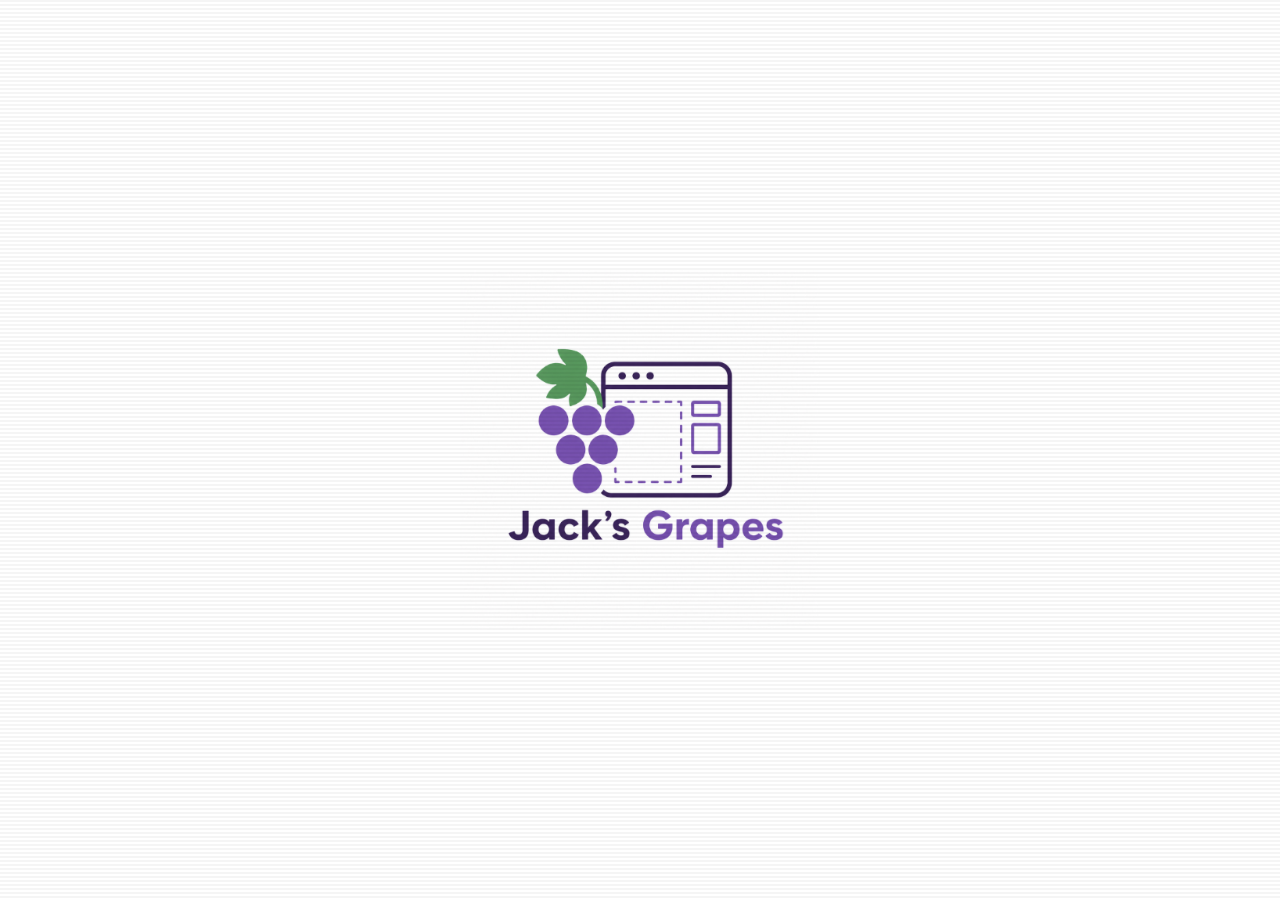
==== commit 58297f34: "Deploy: saas-webeditors.html" ====
--- a/saas-webeditors.html
+++ b/saas-webeditors.html
@@ -10,17 +10,7 @@
   <link rel="stylesheet" href="styles/saas-webeditors.css">
 </head>
 <body>
-<nav><a href="index.html" class="nav-logo">OMYA<span> //</span></a><ul class="nav-links"><li><a href="about.html">about</a></li><li><a href="Tech Stack.html">stack</a></li><li><a href="index.html#projects" class="active">projects</a></li><li><a href="index.html#contact">contact</a></li></ul></nav><div class="page-wrap"><!-- ═══════════════════════════════════════════════
-       PAGE HEADER — [REPLACE everything below]
-  ═══════════════════════════════════════════════ --><div class="page-header"><div class="page-header-bg"></div><div class="page-header-inner"><div class="breadcrumb"><a href="index.html">home</a> / <a href="index.html#projects">projects</a> / SaaS-Webeditors</div><!-- [REPLACE] status: use class "status-active", "status-complete", or "status-wip" --><div class="project-status-badge status-complete">Complete</div><!-- [REPLACE] project title --><h1 id="ijt36xw-2">I REFUSE to pay $20/mo for a<br><span class="accent">Web Editor</span></h1><!-- [REPLACE] one-line summary --><div class="page-header-sub">F*** subscriptions, I'll build my own!&nbsp;</div><div class="header-meta"><!-- [REPLACE] each meta item as needed; add or remove rows freely --><div class="meta-item"><span class="meta-label">Type</span><span class="meta-val">App Development / Web Delovement</span></div><div class="meta-item"><span class="meta-label">Stack</span><span data-jg-align="left" class="meta-val">GrapesJS / HTML / NPM</span></div><div class="meta-item"><span class="meta-label">Year</span><span class="meta-val">2026</span></div><div class="meta-item"><span class="meta-val"></span></div></div></div></div><!-- ═══════════════════════ END PAGE HEADER ═══ --><!-- ═══════════════════════════════════════════════
-       OVERVIEW
-  ═══════════════════════════════════════════════ --><section data-jg-align="left" class="section"><div class="section-inner"><div class="overview-grid"><div class="overview-body fade-up"><h1 id="ig2ptj">Introducing&nbsp;<a href="https://jacksgrapes.oldmanyelling.at" id="i3g6we" target="_blank">Jack's Grapes</a>: a Web Editing App</h1><h3>The Problem</h3><p data-jg-align="left" id="ibvn88h-2"><span id="im52nb">When I decided I wanted to make a full time <strike id="ihyw4" draggable="true">job</strike> hobby out of fiddling around with technology, I figured I should probably get a website to start earning those fake internet points.<br id="ijvdh" draggable="true"><br id="i1btz" draggable="true">URL in hand, I immediately looked up my old stalwart - my High School Bestie: Dreamweaver. Turns out thats now $70.... <span id="i7nv3k">a month</span>! Tumbling down the rabbit hole, I found plenty of great (and not so great) web editors.&nbsp; Anything worth using let me "Start for Free!". Turns out that means letting me build just enough before it accosts me to subscribe to the service.<br id="ip00ysq-2" draggable="true"><br id="i2bzn59-2" draggable="true">Do we really NEED a another subscription just to put together a basic webpage?! Literally something Thomas's Myspace Engine let us do easily 20 years ago.&nbsp;<br id="i655apx-2" draggable="true"><br id="i3bzo6b-2" draggable="true">I say <span id="ic5hct">no!</span> I'll make my own web editor with <strike id="it8id05-2-2" draggable="true">"Black Jack and..."</strike> plenty of feature functionality.&nbsp;</span></p><h3>The Approach</h3><!-- [REPLACE] approach bullets --><ul><li id="iqexdno9">Leverage open source libraries like GrapesJS, NodeJS, NPM to build an easy to use, no nonsense Web Development App</li><li id="ia5232j8"><ul><li id="iwn7pk">Configure and deploy this as a webapp experience</li></ul></li><li id="ijr5mywh">Finally build this website!</li></ul></div><div class="sidebar"><!-- [REPLACE] tags --><div class="sidebar-card"><h4>Tech Stack</h4><div class="sidebar-tags"><span class="tag gold">GrapesJS</span><span class="tag gold">AWS EC2</span><span class="tag gold">Codex</span><span class="tag gold">Claud Code</span><span class="tag">JAVA</span><span class="tag">Python</span><span class="tag">HTML</span></div></div><div class="sidebar-card"><h4 id="itq6y4yr">Glorious Output</h4><a href="https://jacksgrapes.oldmanyelling.at" id="ity3z87" data-jg-align="center"><img src="assets/embedded-2-JacksGrapes.png" alt="JacksGrapes.png" id="ilakgxh" width="275" height="275" data-jg-align="center"></a><span class="sidebar-stat-val"></span><div id="i5gwu4oi"><div id="ilif9gc7" data-jg-align="left"><span id="i93o1k9h">Try it out! No subscriptions. No nonsense...no warranty...</span></div></div><div class="sidebar-tags"><a href="https://jacksgrapes.oldmanyelling.at" id="i8315tk7"></a></div></div><!-- [REPLACE] stats --><div class="sidebar-card"><h4>Project Stats</h4><div class="sidebar-stat"><span class="sidebar-stat-key">Apps Created</span><span class="sidebar-stat-val">1</span></div><div class="sidebar-stat"><span class="sidebar-stat-key">New SaaS Subscriptions</span><span class="sidebar-stat-val">0</span></div><div class="sidebar-stat"><span class="sidebar-stat-key">Smugness</span><span class="sidebar-stat-val">Yes</span></div></div></div></div></div></section><!-- ═══════════════════════════════════════════════
-       IMAGE / SCREENSHOT AREA — [REPLACE or remove]
-  ═══════════════════════════════════════════════ --><section class="section content-section"><div class="section-inner"><div class="section-label">screenshots</div><h2 class="section-title">In <span class="accent">Action</span></h2><p id="io3gze3l">This whole website was built in an afternoon using Jack's Grapes! The app made building this so straightforward that there was no additional coding; all 'clicky-clicky drag and drop magic'.<br><br><br></p><!-- [REPLACE] swap the placeholder for a real <img> when you have screenshots --><img src="assets/2-Screenshot-2026-04-29-at-4.21.09-PM.png" alt="Screenshot 2026-04-29 at 4.21.09 PM.png" id="ijktapoh" width="934" height="467"></div></section><!-- ═══════════════════════════════════════════════
-       RESULTS — [REPLACE or remove]
-  ═══════════════════════════════════════════════ --><section data-jg-align="left" class="section"><div class="section-inner"><div class="section-label">results</div><h2 class="section-title">What I <span class="accent">Found</span></h2><div class="content-body fade-up"><!-- [REPLACE] outcomes paragraph --><p id="ix92ufl3">With a little curiousity, a bunch of Tokens and a tremendous amount of patience, you don't need to fork over money to these SaaS web page builders. I was able to build an app from the ground up to help me (and hopefully others) build top quality webpages for FREE!<br><br>Pssst... did I mention this was built with&nbsp;<a href="https://jacksgrapes.oldmanyelling.at" id="i3mrvj" target="_blank" __p="undefined">Jack's Grapes</a>!<br>!</p></div><!-- [REPLACE] result numbers --><div class="results-grid fade-up"><div class="result-card"><div class="result-val">1B</div><div class="result-label">Git Commits</div></div><div class="result-card"><div class="result-val">4</div><div class="result-label">Late Nights</div></div><div class="result-card"><div class="result-val">21</div><div class="result-label">Cups of Coffee</div></div></div></div></section><!-- ═══════════════════════════════════════════════
-       LEARNINGS — [REPLACE or remove]
-  ═══════════════════════════════════════════════ --><section class="section content-section"><div class="section-inner"><div class="section-label">learnings</div><h2 class="section-title">What I <span class="accent">Learned</span></h2><div class="content-body fade-up"><!-- [REPLACE] learnings --><ul><li id="i2h4hwh2" data-jg-align="left">The 2020's change the landscape of Web Development. Everything became and subscription and its harder to build a webpage than it was 10 years ago.</li><li id="islnsaok-2">When building, get comfortable with squashing bugs. For all the great things AI can help with, it can sometimes introduce more problems than solutions.</li><li id="islnsaok">With great open source communities, AI coding and a little knowledge we are not limited by what we find on Google. The "Make vs Buy" debate now has a very large finger on the scale. Go be creative!</li></ul></div></div></section><!-- Project navigation --><div class="project-nav"><!-- [REPLACE] previous/next project links --><a href="index.html#projects" class="project-nav-prev">All Projects</a><a href="https://jacksgrapes.oldmanyelling.at" class="project-nav-next">Jack's Grapes</a></div></div><footer><p>© 2026 <span>Old Man Yelling At</span> — Data Science, AI &amp; Cantankerousness</p></footer>
+<section data-jg-starter="logo" style="min-height:100vh;display:flex;align-items:center;justify-content:center;padding:48px 24px;background:#ffffff;box-sizing:border-box;overflow:hidden;"><img src="assets/3-JacksGrapes.png" alt="Jack's Grapes logo" style="display: block; margin: auto; object-fit: contain; width: 360px !important; max-width: 64vw !important; height: auto !important; justify-self: center;"></section>
 <script>
 (function(){
   function activate(root){
--- a/styles/saas-webeditors.css
+++ b/styles/saas-webeditors.css
@@ -227,4 +227,4 @@
 .term-out { color: var(--muted); padding-left: 0.5rem; display: block; }
 .term-key { color: var(--gold); }
 
-* { box-sizing: border-box; } body {margin: 0;}.tag.gold{text-align:center;}.sidebar-card{border:0px solid black;}#ijktapoh{width:934px;height:467px;max-width:100%;display:block;}#ix92ufl3{color:#ffffff;}+* { box-sizing: border-box; } body {margin: 0;}#i3g6we{display:inline !important;color:rgb(245, 158, 11);}#ilakgxh{width:275px;height:275px;max-width:100%;display:block;margin-left:auto;margin-right:auto;justify-self:center;align-self:center;}
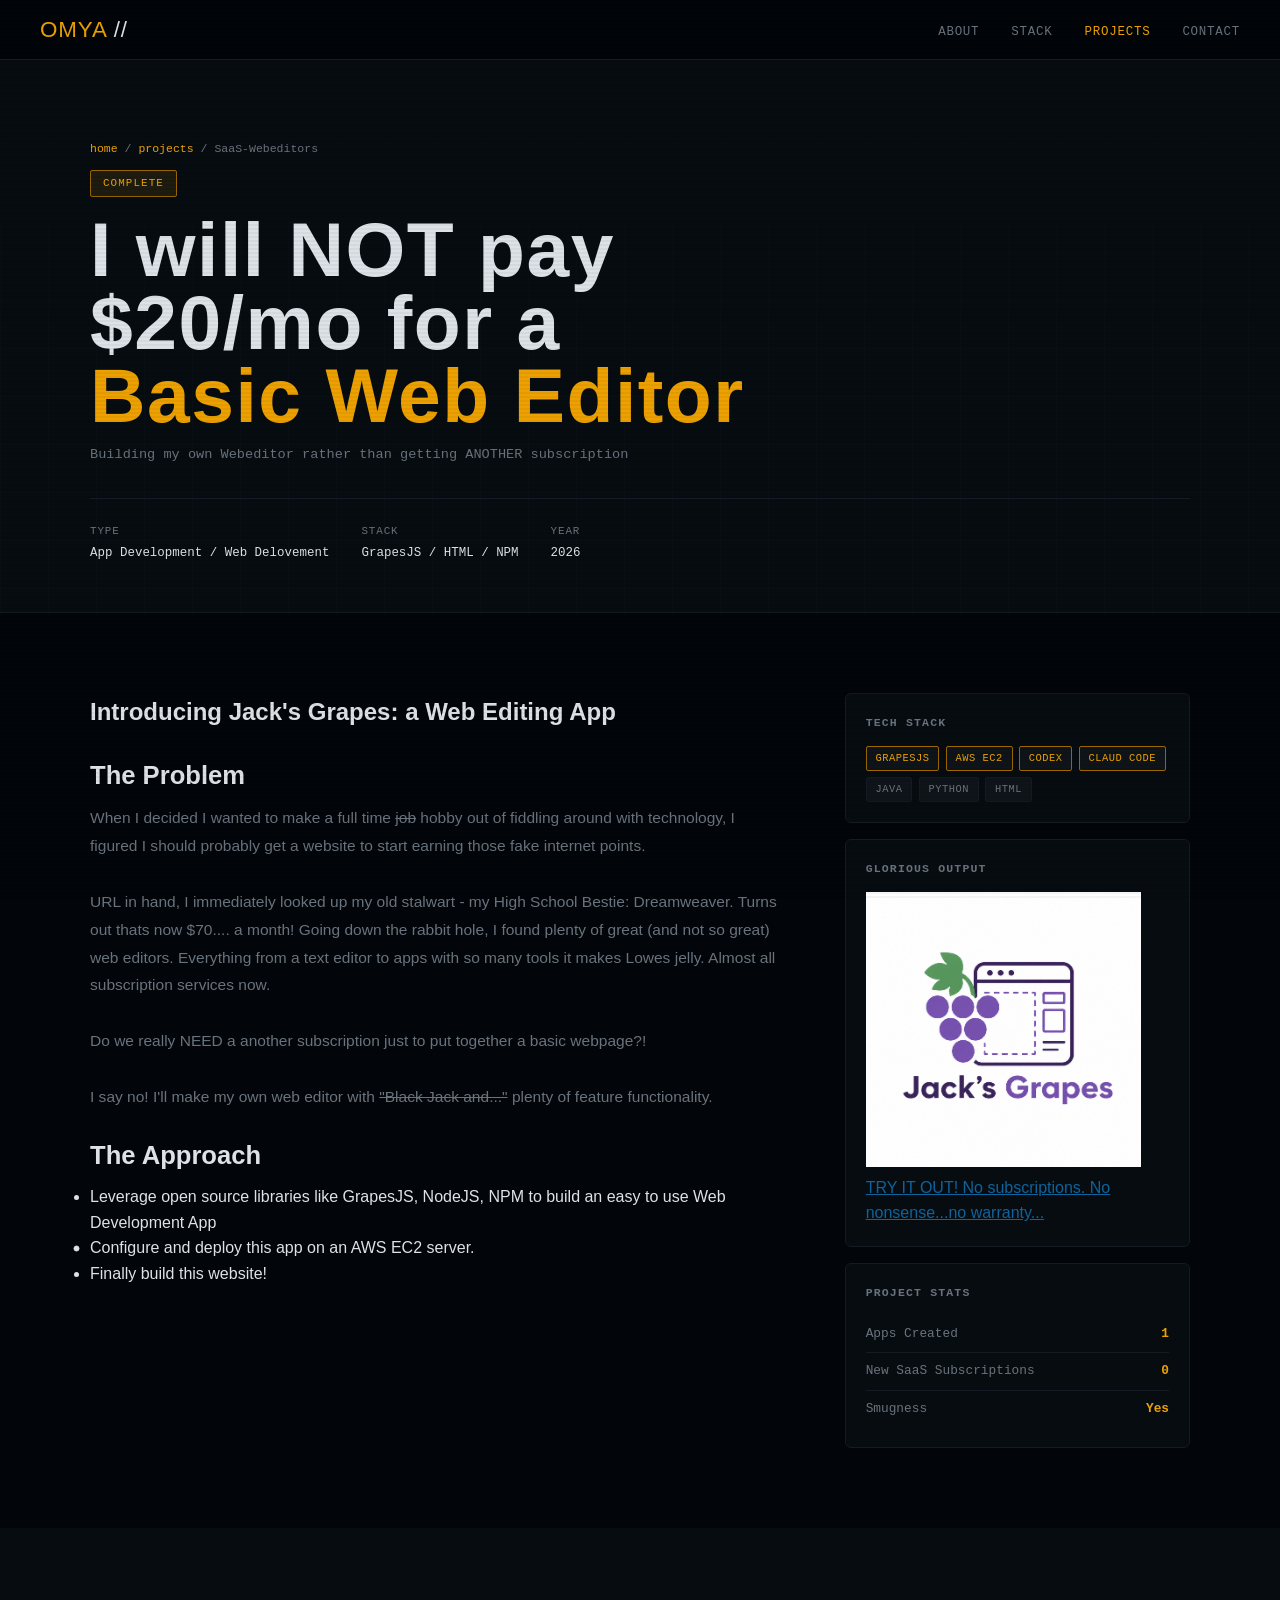
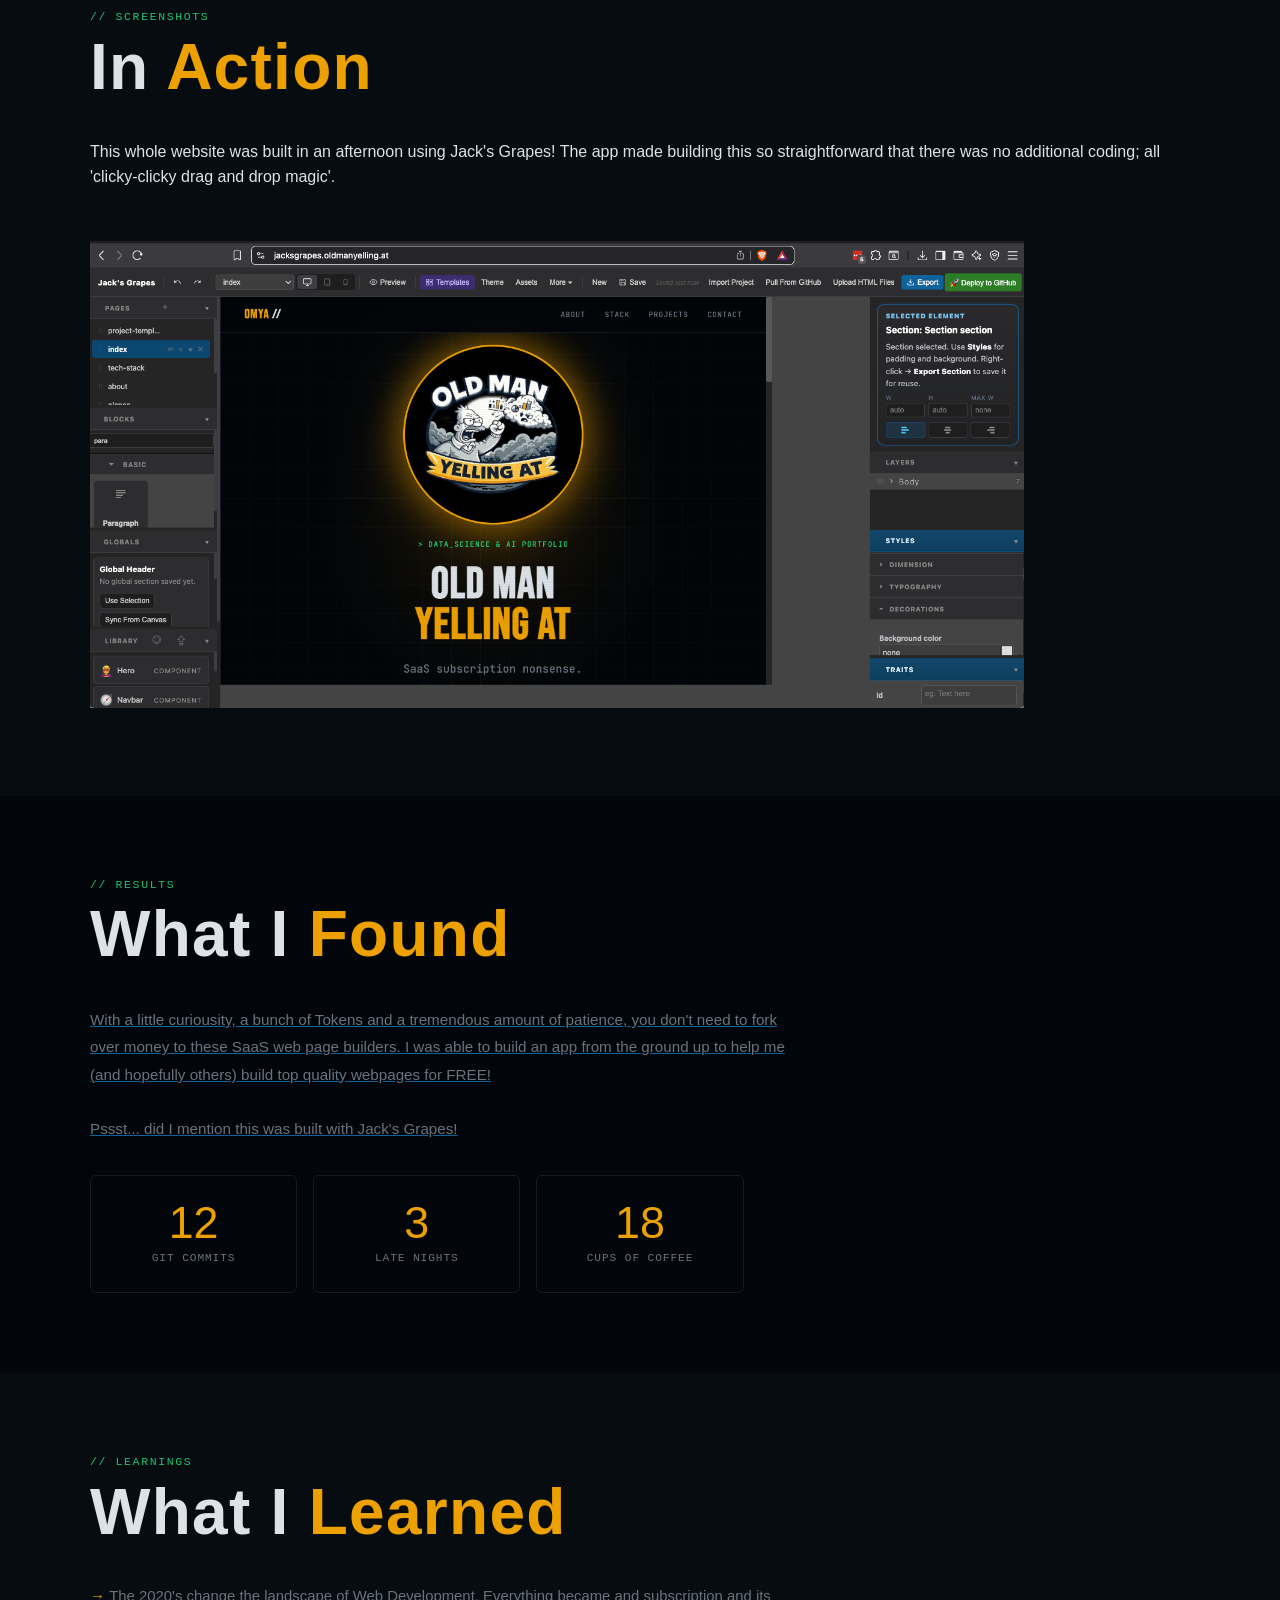
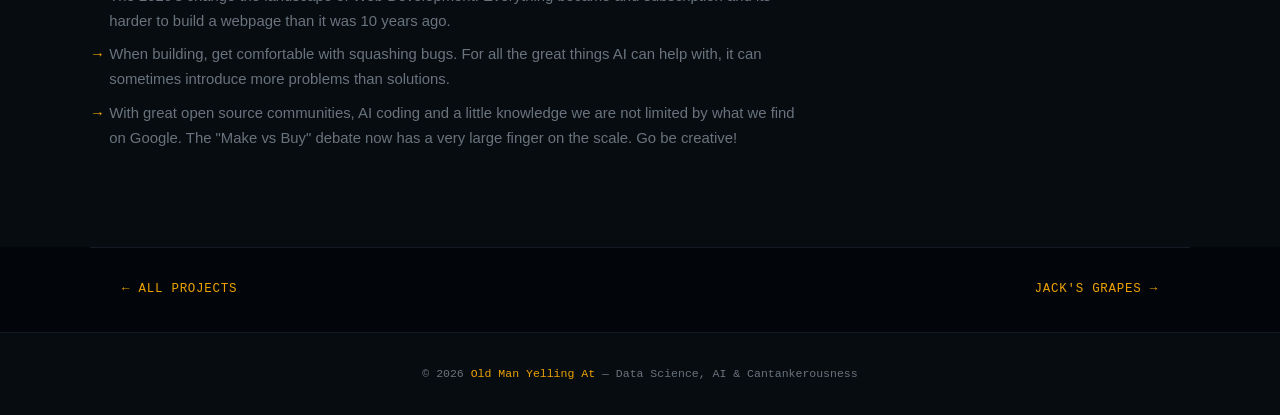
==== commit ab831453: "Deploy: saas-webeditors.html" ====
--- a/saas-webeditors.html
+++ b/saas-webeditors.html
@@ -10,7 +10,17 @@
   <link rel="stylesheet" href="styles/saas-webeditors.css">
 </head>
 <body>
-<section data-jg-starter="logo" style="min-height:100vh;display:flex;align-items:center;justify-content:center;padding:48px 24px;background:#ffffff;box-sizing:border-box;overflow:hidden;"><img src="assets/3-JacksGrapes.png" alt="Jack's Grapes logo" style="display: block; margin: auto; object-fit: contain; width: 360px !important; max-width: 64vw !important; height: auto !important; justify-self: center;"></section>
+<nav><a href="index.html" class="nav-logo">OMYA<span> //</span></a><ul class="nav-links"><li><a href="about.html">about</a></li><li><a href="Tech Stack.html">stack</a></li><li><a href="index.html#projects" class="active">projects</a></li><li><a href="index.html#contact">contact</a></li></ul></nav><div class="page-wrap"><!-- ═══════════════════════════════════════════════
+       PAGE HEADER — [REPLACE everything below]
+  ═══════════════════════════════════════════════ --><div class="page-header"><div class="page-header-bg"></div><div class="page-header-inner"><div class="breadcrumb"><a href="index.html">home</a> / <a href="index.html#projects">projects</a> / SaaS-Webeditors</div><!-- [REPLACE] status: use class "status-active", "status-complete", or "status-wip" --><div class="project-status-badge status-complete">Complete</div><!-- [REPLACE] project title --><h1 id="ijt36xw-2">I will NOT pay $20/mo for a<br><span class="accent">Basic Web Editor</span></h1><!-- [REPLACE] one-line summary --><div class="page-header-sub">Building my own Webeditor rather than getting ANOTHER subscription&nbsp;</div><div class="header-meta"><!-- [REPLACE] each meta item as needed; add or remove rows freely --><div class="meta-item"><span class="meta-label">Type</span><span class="meta-val">App Development / Web Delovement</span></div><div class="meta-item"><span class="meta-label">Stack</span><span data-jg-align="left" class="meta-val">GrapesJS / HTML / NPM</span></div><div class="meta-item"><span class="meta-label">Year</span><span class="meta-val">2026</span></div><div class="meta-item"><span class="meta-val"></span></div></div></div></div><!-- ═══════════════════════ END PAGE HEADER ═══ --><!-- ═══════════════════════════════════════════════
+       OVERVIEW
+  ═══════════════════════════════════════════════ --><section data-jg-align="left" class="section"><div class="section-inner"><div class="overview-grid"><div class="overview-body fade-up"><h1 id="ig2ptj">Introducing Jack's Grapes: a Web Editing App</h1><h3>The Problem</h3><p data-jg-align="left" id="ibvn88h-2"><span id="ioz75g1">When I decided I wanted to make a full time <strike>job</strike> hobby out of fiddling around with technology, I figured I should probably get a website to start earning those fake internet points.<br><br>URL in hand, I immediately looked up my old stalwart - my High School Bestie: Dreamweaver. Turns out thats now $70.... a month! Going down the rabbit hole, I found plenty of great (and not so great) web editors. Everything from a text editor to apps with so many tools it makes Lowes jelly. Almost all subscription services now.<br id="ip00ysq-2" draggable="true"><br id="i2bzn59-2" draggable="true">Do we really NEED a another subscription just to put together a basic webpage?!<br id="i655apx-2" draggable="true"><br id="i3bzo6b-2" draggable="true">I say no! I'll make my own web editor with <strike id="it8id05-2-2" draggable="true">"Black Jack and..."</strike> plenty of feature functionality.&nbsp;</span></p><h3>The Approach</h3><!-- [REPLACE] approach bullets --><ul><li id="iqexdno9">Leverage open source libraries like GrapesJS, NodeJS, NPM to build an easy to use Web Development App</li><li id="ia5232j8"><ul><li>Configure and deploy this app on an AWS EC2 server.</li></ul></li><li id="ijr5mywh">Finally build this website!</li></ul></div><div class="sidebar"><!-- [REPLACE] tags --><div class="sidebar-card"><h4>Tech Stack</h4><div class="sidebar-tags"><span class="tag gold">GrapesJS</span><span class="tag gold">AWS EC2</span><span class="tag gold">Codex</span><span class="tag gold">Claud Code</span><span class="tag">JAVA</span><span class="tag">Python</span><span class="tag">HTML</span></div></div><div class="sidebar-card"><h4 id="itq6y4yr">Glorious Output</h4><a href="https://jacksgrapes.oldmanyelling.at" id="ity3z87" data-jg-align="center"><img src="assets/embedded-2-JacksGrapes.png" alt="JacksGrapes.png" id="ilakgxh" width="275" height="275" data-jg-align="center"></a><span class="sidebar-stat-val"></span><div id="i5gwu4oi"><div id="ilif9gc7" data-jg-align="left"><a href="https://jacksgrapes.oldmanyelling.at/" id="imbrggf"><span id="i93o1k9h">TRY IT OUT! No subscriptions. No nonsense...no warranty...</span></a></div></div><div class="sidebar-tags"><a href="https://jacksgrapes.oldmanyelling.at" id="i8315tk7"></a></div></div><!-- [REPLACE] stats --><div class="sidebar-card"><h4>Project Stats</h4><div class="sidebar-stat"><span class="sidebar-stat-key">Apps Created</span><span class="sidebar-stat-val">1</span></div><div class="sidebar-stat"><span class="sidebar-stat-key">New SaaS Subscriptions</span><span class="sidebar-stat-val">0</span></div><div class="sidebar-stat"><span class="sidebar-stat-key">Smugness</span><span class="sidebar-stat-val">Yes</span></div></div></div></div></div></section><!-- ═══════════════════════════════════════════════
+       IMAGE / SCREENSHOT AREA — [REPLACE or remove]
+  ═══════════════════════════════════════════════ --><section class="section content-section"><div class="section-inner"><div class="section-label">screenshots</div><h2 class="section-title">In <span class="accent">Action</span></h2><p id="io3gze3l">This whole website was built in an afternoon using Jack's Grapes! The app made building this so straightforward that there was no additional coding; all 'clicky-clicky drag and drop magic'.<br><br><br></p><!-- [REPLACE] swap the placeholder for a real <img> when you have screenshots --><img src="assets/2-Screenshot-2026-04-29-at-4.21.09-PM.png" alt="Screenshot 2026-04-29 at 4.21.09 PM.png" id="ijktapoh" width="934" height="467"></div></section><!-- ═══════════════════════════════════════════════
+       RESULTS — [REPLACE or remove]
+  ═══════════════════════════════════════════════ --><section class="section"><div class="section-inner"><div class="section-label">results</div><h2 class="section-title">What I <span class="accent">Found</span></h2><div class="content-body fade-up"><!-- [REPLACE] outcomes paragraph --><a href="https://jacksgrapes.oldmanyelling.at/" id="i0hi7ry"><p id="ix92ufl3-2"><span id="iorm74i">With a little curiousity, a bunch of Tokens and a tremendous amount of patience, you don't need to fork over money to these SaaS web page builders. I was able to build an app from the ground up to help me (and hopefully others) build top quality webpages for FREE!<br><br>Pssst... did I mention this was built with Jack's Grapes!</span></p></a></div><!-- [REPLACE] result numbers --><div class="results-grid fade-up"><div class="result-card"><div class="result-val">12</div><div class="result-label">Git Commits</div></div><div class="result-card"><div class="result-val">3</div><div class="result-label">Late Nights</div></div><div class="result-card"><div class="result-val">18</div><div class="result-label">Cups of Coffee</div></div></div></div></section><!-- ═══════════════════════════════════════════════
+       LEARNINGS — [REPLACE or remove]
+  ═══════════════════════════════════════════════ --><section class="section content-section"><div class="section-inner"><div class="section-label">learnings</div><h2 class="section-title">What I <span class="accent">Learned</span></h2><div class="content-body fade-up"><!-- [REPLACE] learnings --><ul><li id="i2h4hwh2" data-jg-align="left">The 2020's change the landscape of Web Development. Everything became and subscription and its harder to build a webpage than it was 10 years ago.</li><li id="islnsaok-2">When building, get comfortable with squashing bugs. For all the great things AI can help with, it can sometimes introduce more problems than solutions.</li><li id="islnsaok" data-jg-align="left">With great open source communities, AI coding and a little knowledge we are not limited by what we find on Google. The "Make vs Buy" debate now has a very large finger on the scale. Go be creative!</li></ul></div></div></section><!-- Project navigation --><div class="project-nav"><!-- [REPLACE] previous/next project links --><a href="index.html#projects" class="project-nav-prev">All Projects</a><a href="https://jacksgrapes.oldmanyelling.at" class="project-nav-next">Jack's Grapes</a></div></div><footer><p>© 2026 <span>Old Man Yelling At</span> — Data Science, AI &amp; Cantankerousness</p></footer>
 <script>
 (function(){
   function activate(root){
--- a/styles/saas-webeditors.css
+++ b/styles/saas-webeditors.css
@@ -226,5 +226,3 @@
 .term-prompt { color: var(--green); }
 .term-out { color: var(--muted); padding-left: 0.5rem; display: block; }
 .term-key { color: var(--gold); }
-
-* { box-sizing: border-box; } body {margin: 0;}#i3g6we{display:inline !important;color:rgb(245, 158, 11);}#ilakgxh{width:275px;height:275px;max-width:100%;display:block;margin-left:auto;margin-right:auto;justify-self:center;align-self:center;}
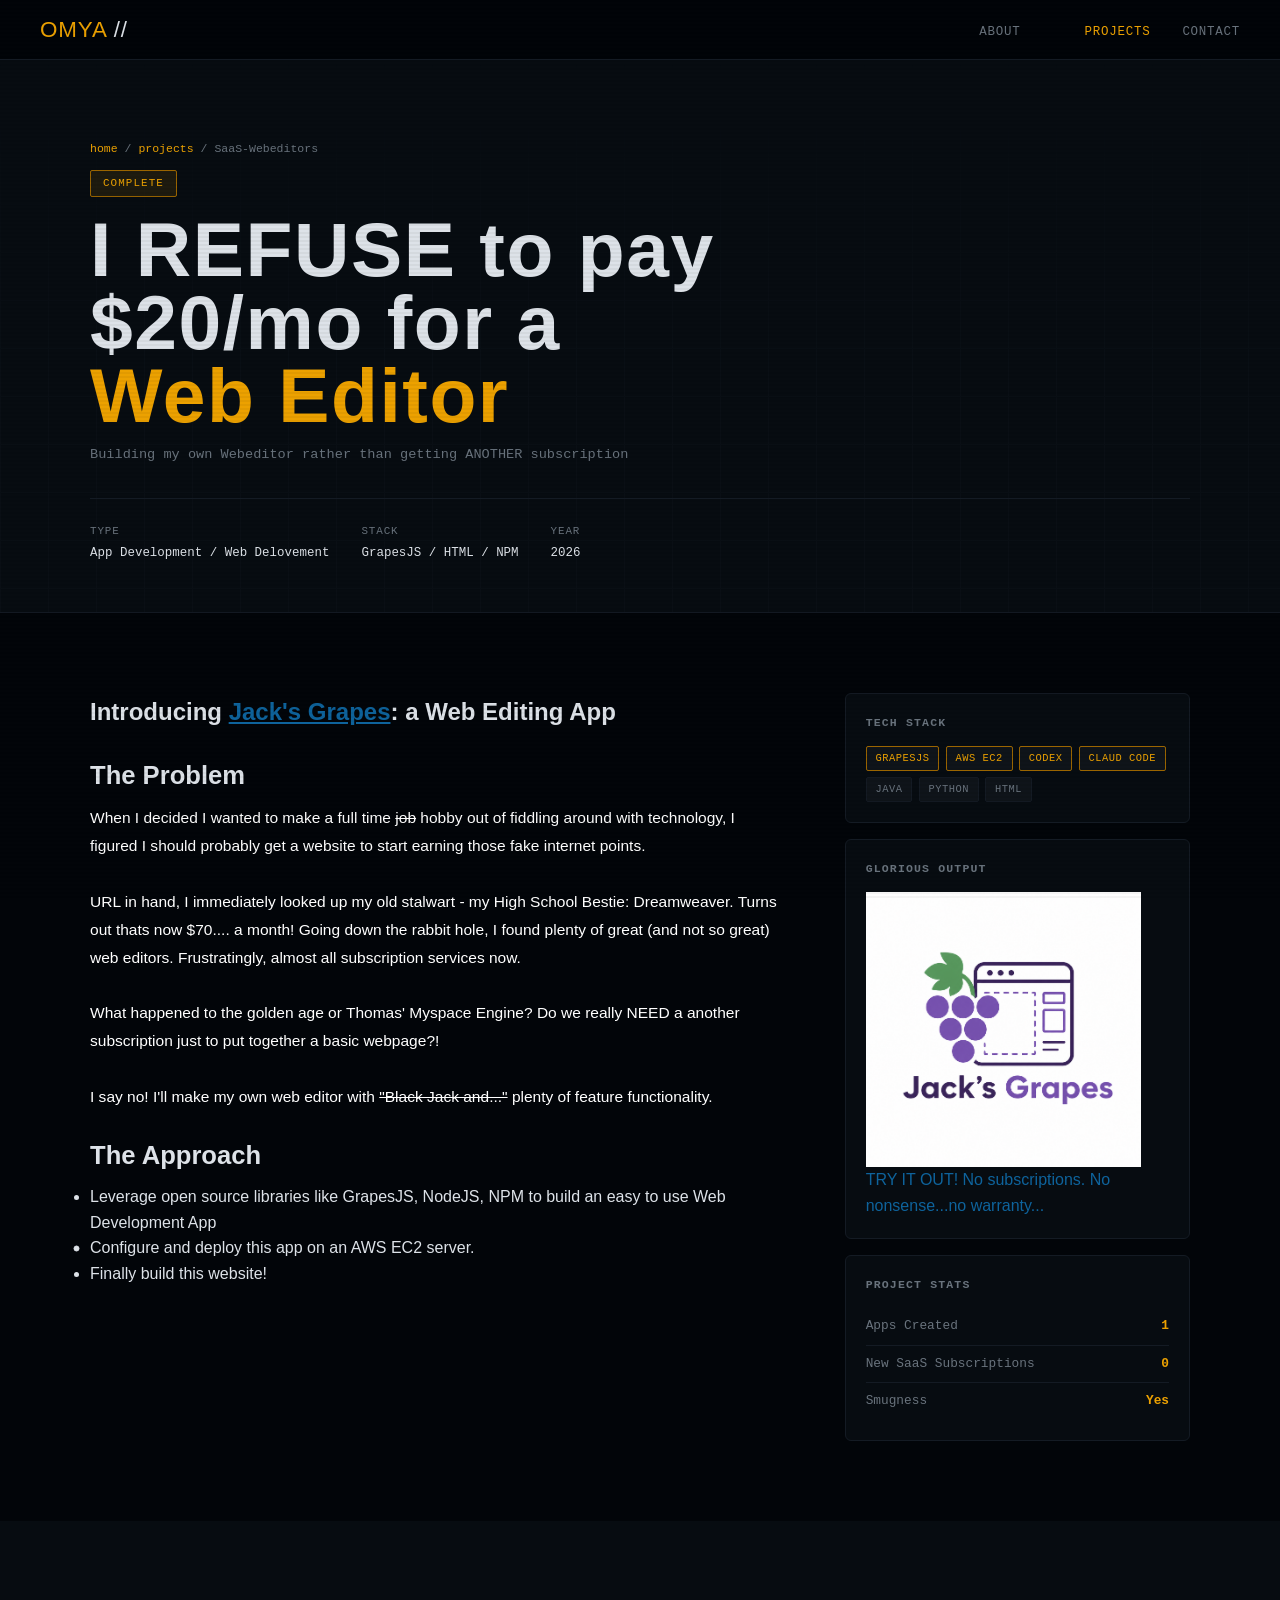
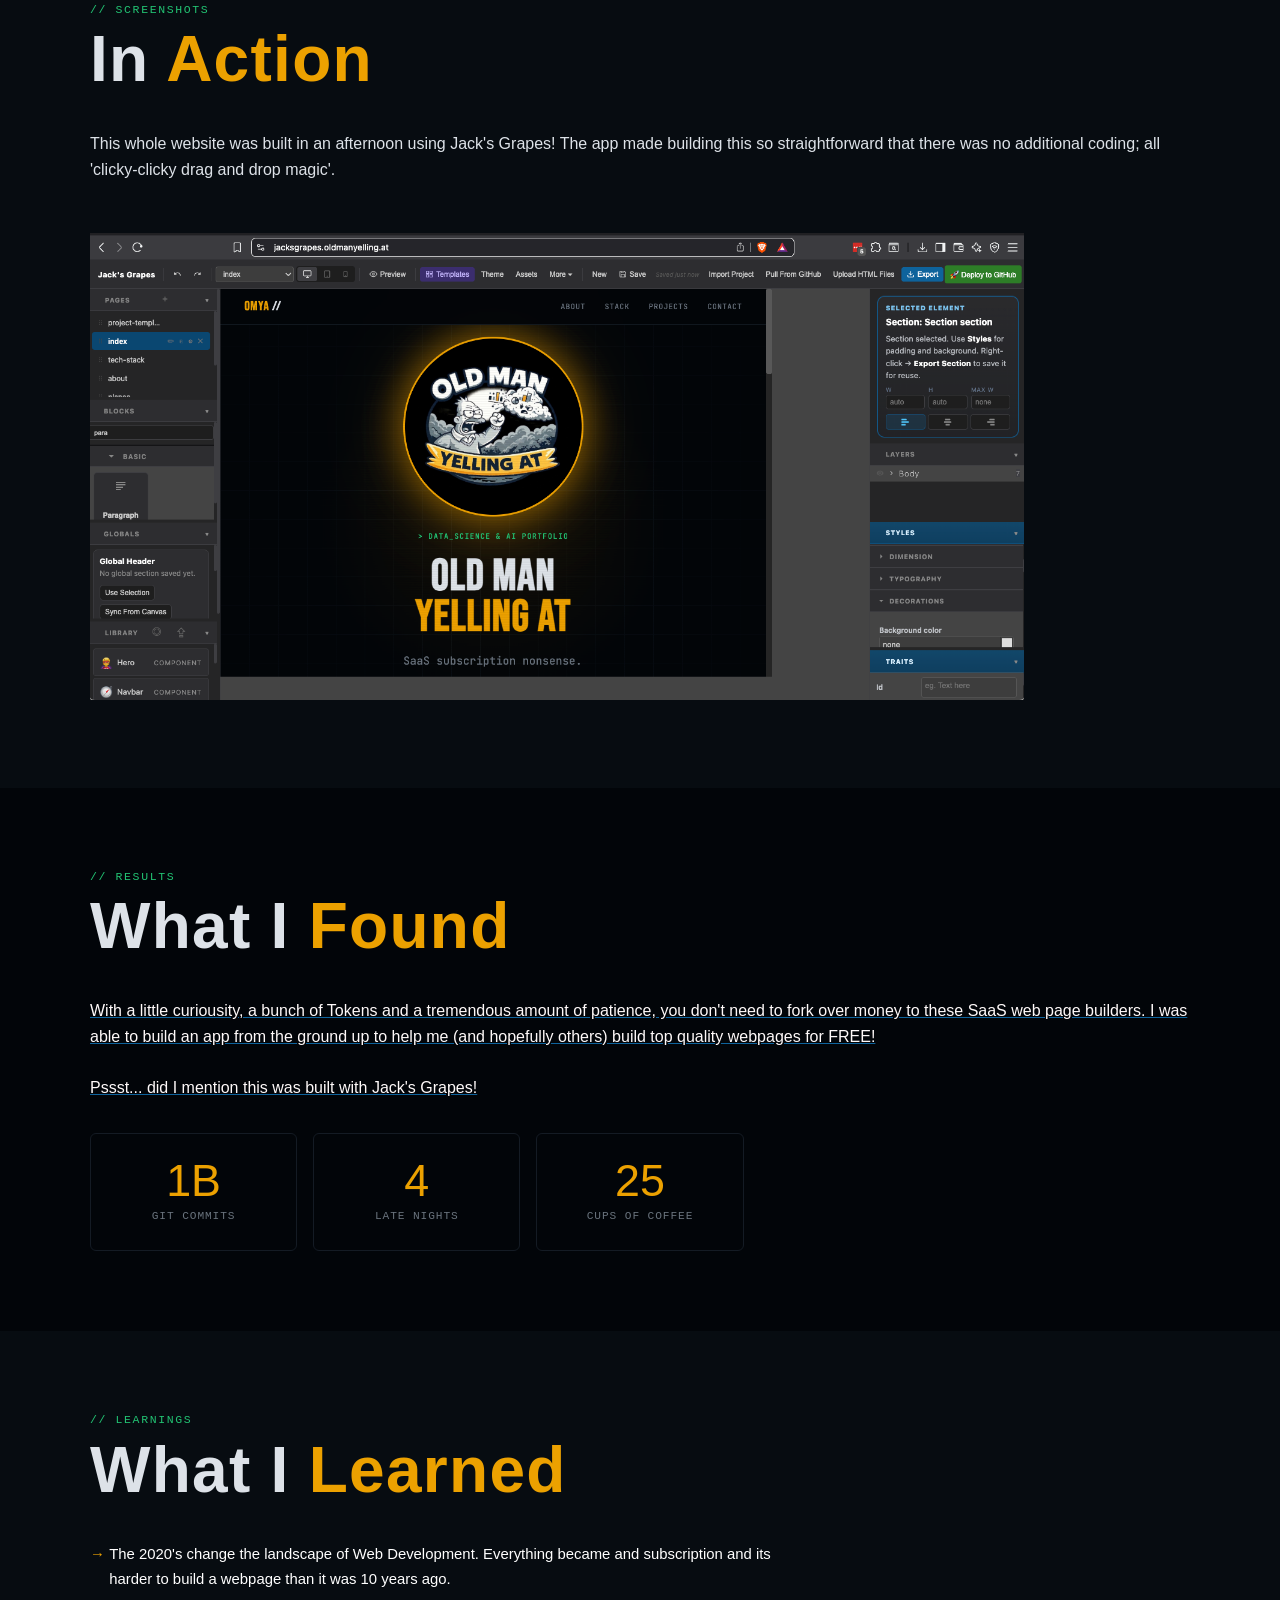
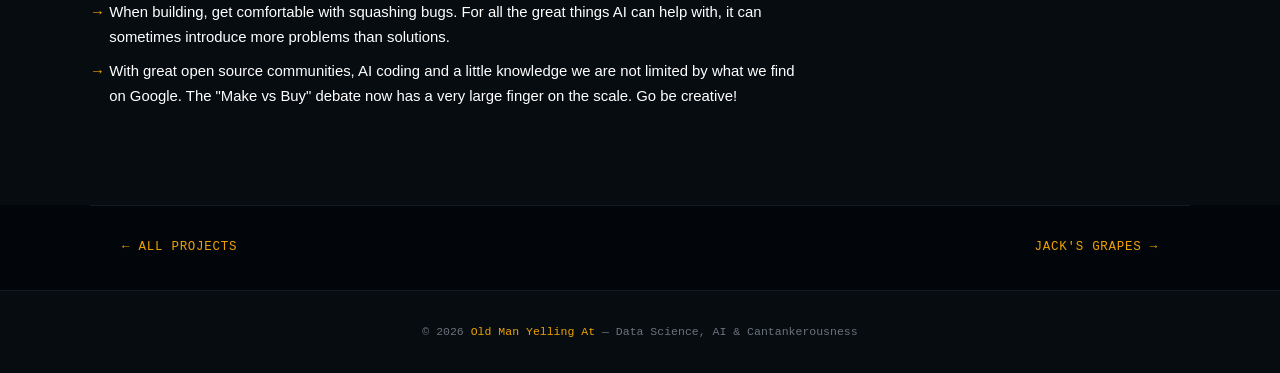
==== commit d5548cad: "Deploy: saas-webeditors.html" ====
--- a/saas-webeditors.html
+++ b/saas-webeditors.html
@@ -10,15 +10,15 @@
   <link rel="stylesheet" href="styles/saas-webeditors.css">
 </head>
 <body>
-<nav><a href="index.html" class="nav-logo">OMYA<span> //</span></a><ul class="nav-links"><li><a href="about.html">about</a></li><li><a href="Tech Stack.html">stack</a></li><li><a href="index.html#projects" class="active">projects</a></li><li><a href="index.html#contact">contact</a></li></ul></nav><div class="page-wrap"><!-- ═══════════════════════════════════════════════
+<nav><a href="index.html" class="nav-logo">OMYA<span> //</span></a><ul class="nav-links"><li><a href="about.html">about</a></li><li></li><li><a href="index.html#projects" class="active">projects</a></li><li><a href="index.html#contact">contact</a></li></ul></nav><div class="page-wrap"><!-- ═══════════════════════════════════════════════
        PAGE HEADER — [REPLACE everything below]
-  ═══════════════════════════════════════════════ --><div class="page-header"><div class="page-header-bg"></div><div class="page-header-inner"><div class="breadcrumb"><a href="index.html">home</a> / <a href="index.html#projects">projects</a> / SaaS-Webeditors</div><!-- [REPLACE] status: use class "status-active", "status-complete", or "status-wip" --><div class="project-status-badge status-complete">Complete</div><!-- [REPLACE] project title --><h1 id="ijt36xw-2">I will NOT pay $20/mo for a<br><span class="accent">Basic Web Editor</span></h1><!-- [REPLACE] one-line summary --><div class="page-header-sub">Building my own Webeditor rather than getting ANOTHER subscription&nbsp;</div><div class="header-meta"><!-- [REPLACE] each meta item as needed; add or remove rows freely --><div class="meta-item"><span class="meta-label">Type</span><span class="meta-val">App Development / Web Delovement</span></div><div class="meta-item"><span class="meta-label">Stack</span><span data-jg-align="left" class="meta-val">GrapesJS / HTML / NPM</span></div><div class="meta-item"><span class="meta-label">Year</span><span class="meta-val">2026</span></div><div class="meta-item"><span class="meta-val"></span></div></div></div></div><!-- ═══════════════════════ END PAGE HEADER ═══ --><!-- ═══════════════════════════════════════════════
+  ═══════════════════════════════════════════════ --><div class="page-header"><div class="page-header-bg"></div><div class="page-header-inner" id="ixqes9"><div class="breadcrumb"><a href="index.html">home</a> / <a href="index.html#projects">projects</a> / SaaS-Webeditors</div><!-- [REPLACE] status: use class "status-active", "status-complete", or "status-wip" --><div class="project-status-badge status-complete">Complete</div><!-- [REPLACE] project title --><h1 id="ijt36xw-2">I REFUSE to pay $20/mo for a<br><span class="accent">Web Editor</span></h1><!-- [REPLACE] one-line summary --><div class="page-header-sub">Building my own Webeditor rather than getting ANOTHER subscription&nbsp;</div><div class="header-meta"><!-- [REPLACE] each meta item as needed; add or remove rows freely --><div class="meta-item"><span class="meta-label">Type</span><span class="meta-val">App Development / Web Delovement</span></div><div class="meta-item"><span class="meta-label">Stack</span><span data-jg-align="left" class="meta-val">GrapesJS / HTML / NPM</span></div><div class="meta-item"><span class="meta-label">Year</span><span class="meta-val">2026</span></div><div class="meta-item"><span class="meta-val"></span></div></div></div></div><!-- ═══════════════════════ END PAGE HEADER ═══ --><!-- ═══════════════════════════════════════════════
        OVERVIEW
-  ═══════════════════════════════════════════════ --><section data-jg-align="left" class="section"><div class="section-inner"><div class="overview-grid"><div class="overview-body fade-up"><h1 id="ig2ptj">Introducing Jack's Grapes: a Web Editing App</h1><h3>The Problem</h3><p data-jg-align="left" id="ibvn88h-2"><span id="ioz75g1">When I decided I wanted to make a full time <strike>job</strike> hobby out of fiddling around with technology, I figured I should probably get a website to start earning those fake internet points.<br><br>URL in hand, I immediately looked up my old stalwart - my High School Bestie: Dreamweaver. Turns out thats now $70.... a month! Going down the rabbit hole, I found plenty of great (and not so great) web editors. Everything from a text editor to apps with so many tools it makes Lowes jelly. Almost all subscription services now.<br id="ip00ysq-2" draggable="true"><br id="i2bzn59-2" draggable="true">Do we really NEED a another subscription just to put together a basic webpage?!<br id="i655apx-2" draggable="true"><br id="i3bzo6b-2" draggable="true">I say no! I'll make my own web editor with <strike id="it8id05-2-2" draggable="true">"Black Jack and..."</strike> plenty of feature functionality.&nbsp;</span></p><h3>The Approach</h3><!-- [REPLACE] approach bullets --><ul><li id="iqexdno9">Leverage open source libraries like GrapesJS, NodeJS, NPM to build an easy to use Web Development App</li><li id="ia5232j8"><ul><li>Configure and deploy this app on an AWS EC2 server.</li></ul></li><li id="ijr5mywh">Finally build this website!</li></ul></div><div class="sidebar"><!-- [REPLACE] tags --><div class="sidebar-card"><h4>Tech Stack</h4><div class="sidebar-tags"><span class="tag gold">GrapesJS</span><span class="tag gold">AWS EC2</span><span class="tag gold">Codex</span><span class="tag gold">Claud Code</span><span class="tag">JAVA</span><span class="tag">Python</span><span class="tag">HTML</span></div></div><div class="sidebar-card"><h4 id="itq6y4yr">Glorious Output</h4><a href="https://jacksgrapes.oldmanyelling.at" id="ity3z87" data-jg-align="center"><img src="assets/embedded-2-JacksGrapes.png" alt="JacksGrapes.png" id="ilakgxh" width="275" height="275" data-jg-align="center"></a><span class="sidebar-stat-val"></span><div id="i5gwu4oi"><div id="ilif9gc7" data-jg-align="left"><a href="https://jacksgrapes.oldmanyelling.at/" id="imbrggf"><span id="i93o1k9h">TRY IT OUT! No subscriptions. No nonsense...no warranty...</span></a></div></div><div class="sidebar-tags"><a href="https://jacksgrapes.oldmanyelling.at" id="i8315tk7"></a></div></div><!-- [REPLACE] stats --><div class="sidebar-card"><h4>Project Stats</h4><div class="sidebar-stat"><span class="sidebar-stat-key">Apps Created</span><span class="sidebar-stat-val">1</span></div><div class="sidebar-stat"><span class="sidebar-stat-key">New SaaS Subscriptions</span><span class="sidebar-stat-val">0</span></div><div class="sidebar-stat"><span class="sidebar-stat-key">Smugness</span><span class="sidebar-stat-val">Yes</span></div></div></div></div></div></section><!-- ═══════════════════════════════════════════════
+  ═══════════════════════════════════════════════ --><section data-jg-align="left" class="section" id="i483cx"><div class="section-inner"><div class="overview-grid" id="inq181"><div class="overview-body fade-up" id="iwqpqw"><h1 id="ig2ptj-2">Introducing<span id="ikgcnp9-2">&nbsp;</span><a href="https://jacksgrapes.oldmanyelling.at" id="iuhzw1h-2"><span id="i36iukk-2">Jack's Grapes</span></a>: a Web Editing App</h1><h3 id="ikpmq3">The Problem</h3><p data-jg-align="left" id="ibvn88h-2"><span id="ioz75g1">When I decided I wanted to make a full time <strike>job</strike> hobby out of fiddling around with technology, I figured I should probably get a website to start earning those fake internet points.<br><br>URL in hand, I immediately looked up my old stalwart - my High School Bestie: Dreamweaver. Turns out thats now $70.... a month! Going down the rabbit hole, I found plenty of great (and not so great) web editors. Frustratingly, almost all subscription services now.<br id="ip00ysq-2" draggable="true"><br id="i2bzn59-2" draggable="true">What happened to the golden age or Thomas' Myspace Engine? Do we really NEED a another subscription just to put together a basic webpage?!<br id="i655apx-2" draggable="true"><br id="i3bzo6b-2" draggable="true">I say no! I'll make my own web editor with <strike id="it8id05-2-2" draggable="true">"Black Jack and..."</strike> plenty of feature functionality.&nbsp;</span></p><h3>The Approach</h3><!-- [REPLACE] approach bullets --><ul><li id="iqexdno9">Leverage open source libraries like GrapesJS, NodeJS, NPM to build an easy to use Web Development App</li><li id="ia5232j8"><ul><li>Configure and deploy this app on an AWS EC2 server.</li></ul></li><li id="ijr5mywh">Finally build this website!</li></ul></div><div class="sidebar"><!-- [REPLACE] tags --><div class="sidebar-card"><h4>Tech Stack</h4><div class="sidebar-tags"><span class="tag gold">GrapesJS</span><span class="tag gold">AWS EC2</span><span class="tag gold">Codex</span><span class="tag gold">Claud Code</span><span class="tag">JAVA</span><span class="tag">Python</span><span class="tag">HTML</span></div></div><div class="sidebar-card"><h4 id="itq6y4yr">Glorious Output</h4><a href="https://jacksgrapes.oldmanyelling.at" id="ity3z87" data-jg-align="center"><img src="assets/embedded-2-JacksGrapes.png" alt="JacksGrapes.png" id="ilakgxh" width="275" height="275" data-jg-align="center"></a><span class="sidebar-stat-val"></span><div id="i5gwu4oi"><div id="ilif9gc7" data-jg-align="left"><a href="https://jacksgrapes.oldmanyelling.at/" id="imbrggf"><span id="i93o1k9h">TRY IT OUT! No subscriptions. No nonsense...no warranty...</span></a></div></div><div class="sidebar-tags"><a href="https://jacksgrapes.oldmanyelling.at" id="i8315tk7"></a></div></div><!-- [REPLACE] stats --><div class="sidebar-card"><h4>Project Stats</h4><div class="sidebar-stat"><span class="sidebar-stat-key">Apps Created</span><span class="sidebar-stat-val">1</span></div><div class="sidebar-stat"><span class="sidebar-stat-key">New SaaS Subscriptions</span><span class="sidebar-stat-val">0</span></div><div class="sidebar-stat"><span class="sidebar-stat-key">Smugness</span><span class="sidebar-stat-val">Yes</span></div></div></div></div></div></section><!-- ═══════════════════════════════════════════════
        IMAGE / SCREENSHOT AREA — [REPLACE or remove]
-  ═══════════════════════════════════════════════ --><section class="section content-section"><div class="section-inner"><div class="section-label">screenshots</div><h2 class="section-title">In <span class="accent">Action</span></h2><p id="io3gze3l">This whole website was built in an afternoon using Jack's Grapes! The app made building this so straightforward that there was no additional coding; all 'clicky-clicky drag and drop magic'.<br><br><br></p><!-- [REPLACE] swap the placeholder for a real <img> when you have screenshots --><img src="assets/2-Screenshot-2026-04-29-at-4.21.09-PM.png" alt="Screenshot 2026-04-29 at 4.21.09 PM.png" id="ijktapoh" width="934" height="467"></div></section><!-- ═══════════════════════════════════════════════
+  ═══════════════════════════════════════════════ --><section class="section content-section" id="i1i0tn"><div class="section-inner"><div class="section-label">screenshots</div><h2 class="section-title">In <span class="accent">Action</span></h2><p id="io3gze3l"><span id="iv0aq6a">This whole website was built in an afternoon using Jack's Grapes! The app made building this so straightforward that there was no additional coding; all 'clicky-clicky drag and drop magic'.</span><br><br><br></p><!-- [REPLACE] swap the placeholder for a real <img> when you have screenshots --><img src="assets/2-Screenshot-2026-04-29-at-4.21.09-PM.png" alt="Screenshot 2026-04-29 at 4.21.09 PM.png" id="ijktapoh" width="934" height="467"></div></section><!-- ═══════════════════════════════════════════════
        RESULTS — [REPLACE or remove]
-  ═══════════════════════════════════════════════ --><section class="section"><div class="section-inner"><div class="section-label">results</div><h2 class="section-title">What I <span class="accent">Found</span></h2><div class="content-body fade-up"><!-- [REPLACE] outcomes paragraph --><a href="https://jacksgrapes.oldmanyelling.at/" id="i0hi7ry"><p id="ix92ufl3-2"><span id="iorm74i">With a little curiousity, a bunch of Tokens and a tremendous amount of patience, you don't need to fork over money to these SaaS web page builders. I was able to build an app from the ground up to help me (and hopefully others) build top quality webpages for FREE!<br><br>Pssst... did I mention this was built with Jack's Grapes!</span></p></a></div><!-- [REPLACE] result numbers --><div class="results-grid fade-up"><div class="result-card"><div class="result-val">12</div><div class="result-label">Git Commits</div></div><div class="result-card"><div class="result-val">3</div><div class="result-label">Late Nights</div></div><div class="result-card"><div class="result-val">18</div><div class="result-label">Cups of Coffee</div></div></div></div></section><!-- ═══════════════════════════════════════════════
+  ═══════════════════════════════════════════════ --><section class="section" id="i0za05"><div class="section-inner"><div class="section-label">results</div><h2 class="section-title">What I <span class="accent">Found</span></h2><a href="https://jacksgrapes.oldmanyelling.at" id="ii4wouf"><span id="iorm74i">With a little curiousity, a bunch of Tokens and a tremendous amount of patience, you don't need to fork over money to these SaaS web page builders. I was able to build an app from the ground up to help me (and hopefully others) build top quality webpages for FREE!<br><br>Pssst... did I mention this was built with Jack's Grapes!</span></a><div class="content-body fade-up"><!-- [REPLACE] outcomes paragraph --><a href="https://jacksgrapes.oldmanyelling.at/" id="i0hi7ry"><p id="ix92ufl3-2"></p></a></div><!-- [REPLACE] result numbers --><div class="results-grid fade-up"><div class="result-card"><div class="result-val" id="il40fj">1B</div><div class="result-label">Git Commits</div></div><div class="result-card"><div class="result-val" id="ikpj5r">4</div><div class="result-label">Late Nights</div></div><div class="result-card"><div class="result-val" id="iqtgyo">25</div><div class="result-label">Cups of Coffee</div></div></div></div></section><!-- ═══════════════════════════════════════════════
        LEARNINGS — [REPLACE or remove]
   ═══════════════════════════════════════════════ --><section class="section content-section"><div class="section-inner"><div class="section-label">learnings</div><h2 class="section-title">What I <span class="accent">Learned</span></h2><div class="content-body fade-up"><!-- [REPLACE] learnings --><ul><li id="i2h4hwh2" data-jg-align="left">The 2020's change the landscape of Web Development. Everything became and subscription and its harder to build a webpage than it was 10 years ago.</li><li id="islnsaok-2">When building, get comfortable with squashing bugs. For all the great things AI can help with, it can sometimes introduce more problems than solutions.</li><li id="islnsaok" data-jg-align="left">With great open source communities, AI coding and a little knowledge we are not limited by what we find on Google. The "Make vs Buy" debate now has a very large finger on the scale. Go be creative!</li></ul></div></div></section><!-- Project navigation --><div class="project-nav"><!-- [REPLACE] previous/next project links --><a href="index.html#projects" class="project-nav-prev">All Projects</a><a href="https://jacksgrapes.oldmanyelling.at" class="project-nav-next">Jack's Grapes</a></div></div><footer><p>© 2026 <span>Old Man Yelling At</span> — Data Science, AI &amp; Cantankerousness</p></footer>
 <script>
--- a/styles/saas-webeditors.css
+++ b/styles/saas-webeditors.css
@@ -226,3 +226,5 @@
 .term-prompt { color: var(--green); }
 .term-out { color: var(--muted); padding-left: 0.5rem; display: block; }
 .term-key { color: var(--gold); }
+
+* { box-sizing: border-box; } body {margin: 0;}*{box-sizing:border-box;}body{margin-top:0px;margin-right:0px;margin-bottom:0px;margin-left:0px;}*{box-sizing:border-box;}body{margin-top:0px;margin-right:0px;margin-bottom:0px;margin-left:0px;}*{box-sizing:border-box;}body{margin-top:0px;margin-right:0px;margin-bottom:0px;margin-left:0px;}#i0hi7ry{display:block;text-decoration-line:none;text-decoration-thickness:initial;text-decoration-style:initial;text-decoration-color:initial;}#ilakgxh{width:275px;height:275px;max-width:100%;display:block;}#imbrggf{display:block;text-decoration-line:none;text-decoration-thickness:initial;text-decoration-style:initial;text-decoration-color:initial;}#ioz75g1{color:rgb(255, 255, 255);}#iorm74i{color:rgb(255, 250, 250);}#islnsaok-2{color:rgb(255, 255, 255);}#i2h4hwh2{color:rgb(255, 255, 255);}#islnsaok{color:rgb(255, 255, 255);}
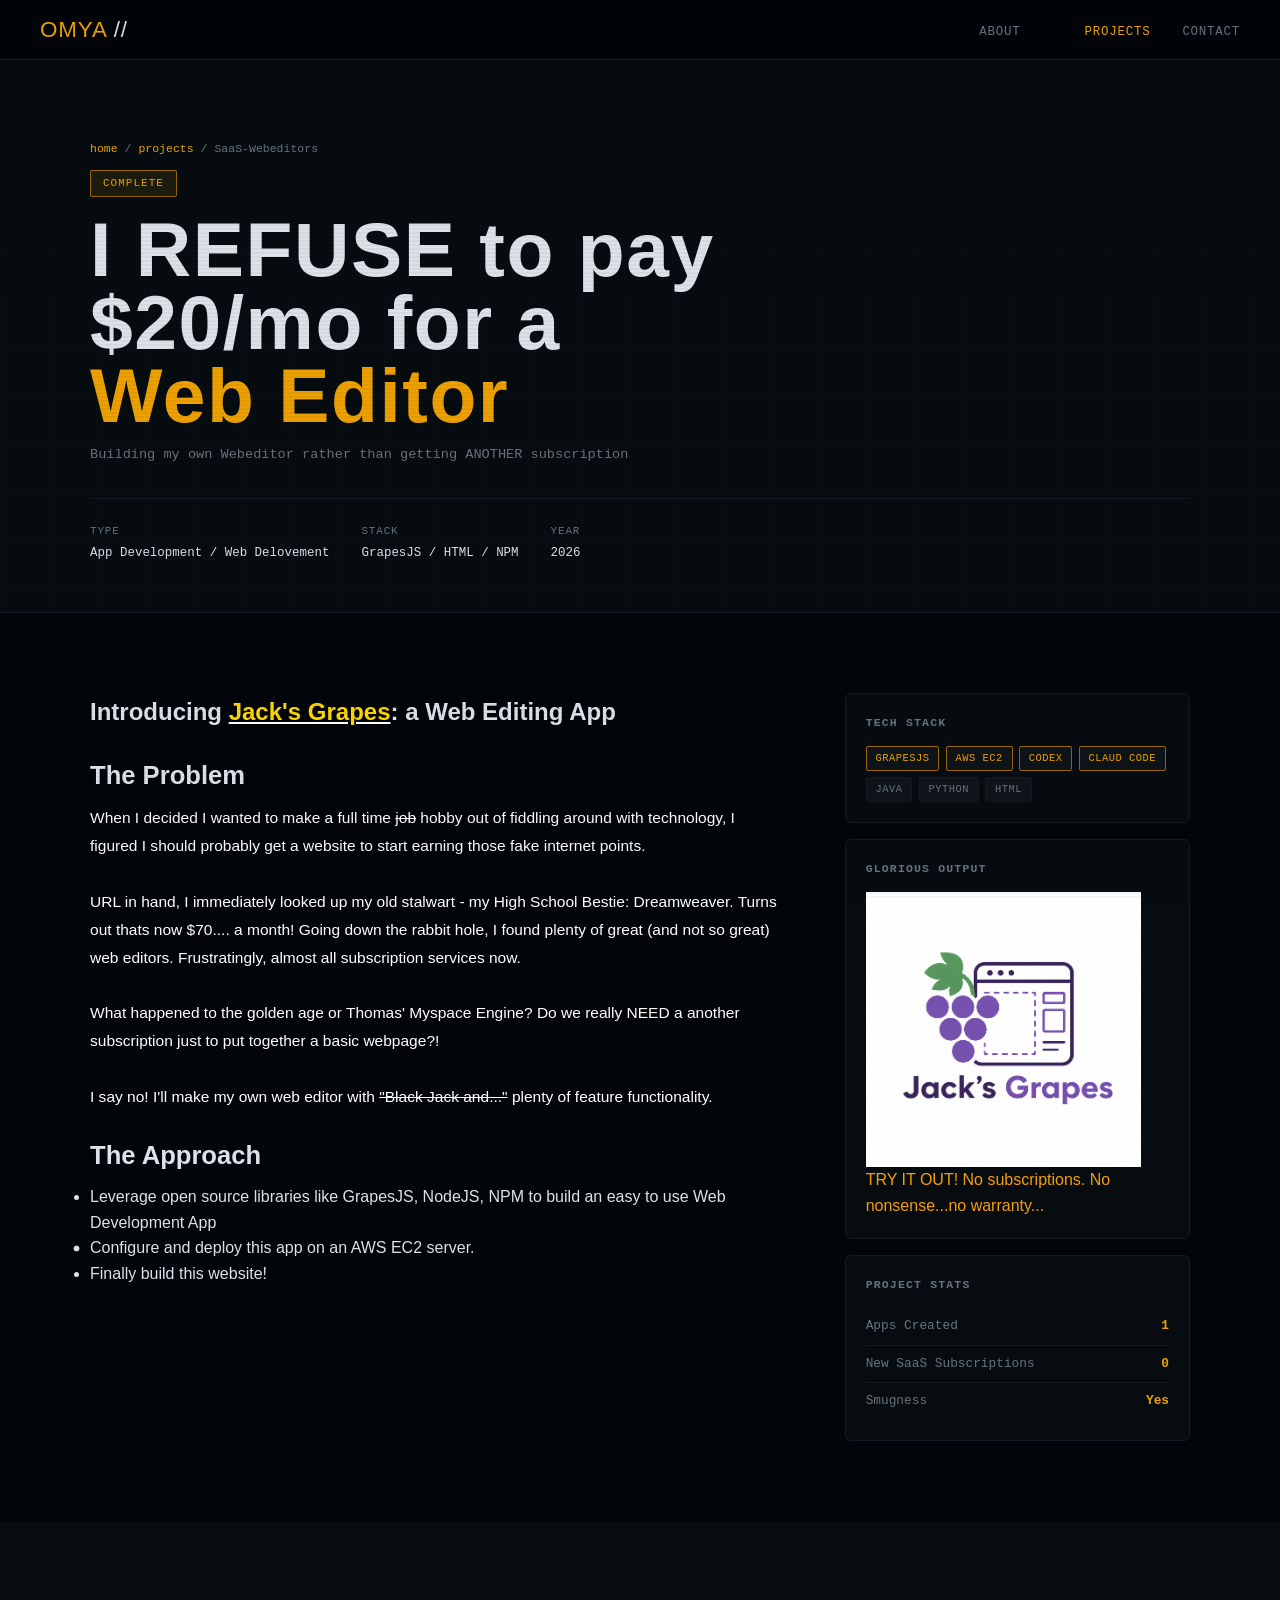
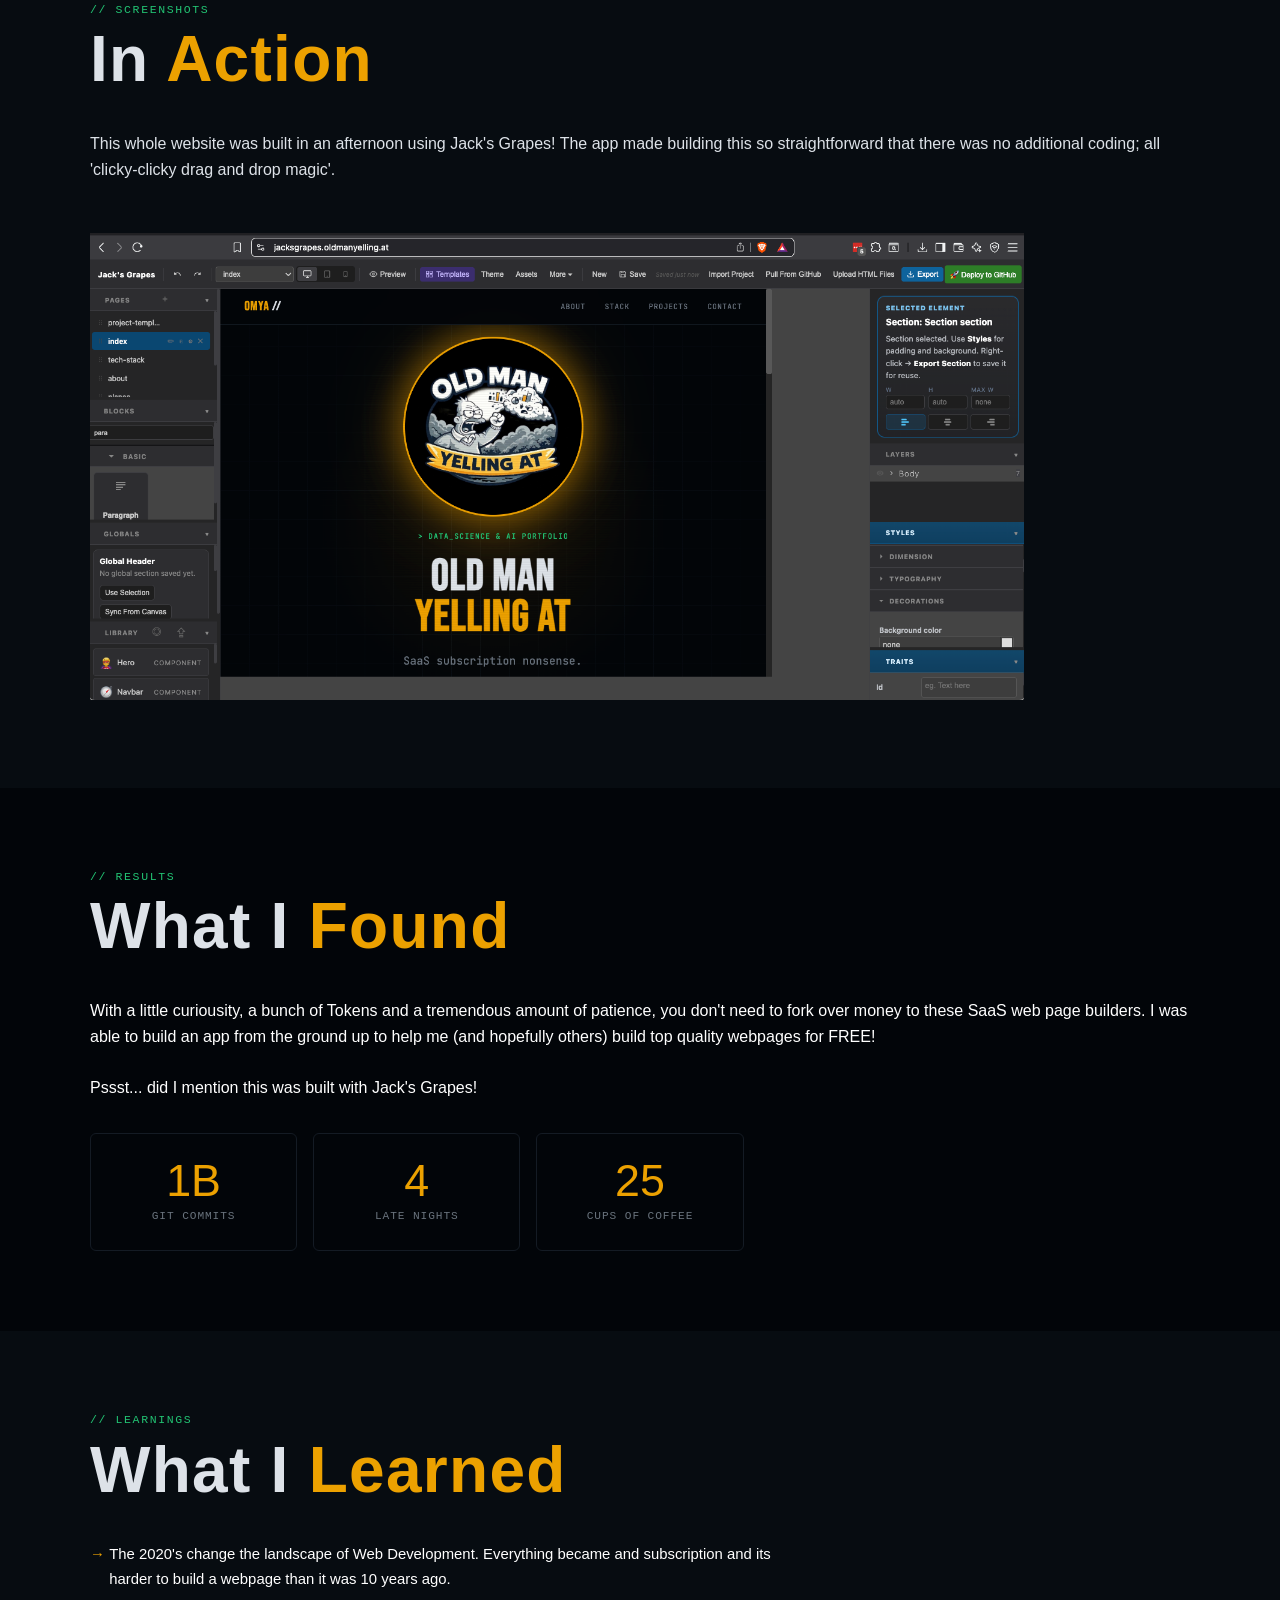
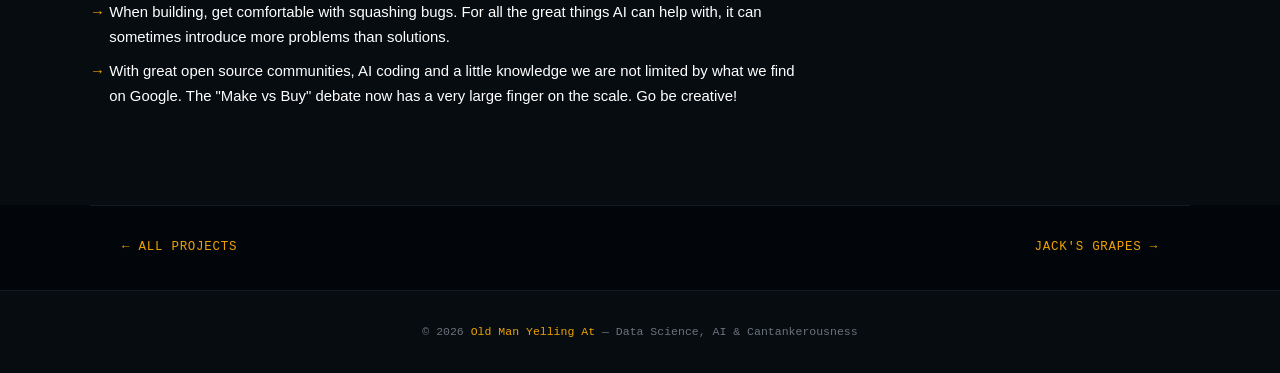
==== commit f4e61d5c: "Deploy: saas-webeditors.html" ====
--- a/saas-webeditors.html
+++ b/saas-webeditors.html
@@ -12,13 +12,13 @@
 <body>
 <nav><a href="index.html" class="nav-logo">OMYA<span> //</span></a><ul class="nav-links"><li><a href="about.html">about</a></li><li></li><li><a href="index.html#projects" class="active">projects</a></li><li><a href="index.html#contact">contact</a></li></ul></nav><div class="page-wrap"><!-- ═══════════════════════════════════════════════
        PAGE HEADER — [REPLACE everything below]
-  ═══════════════════════════════════════════════ --><div class="page-header"><div class="page-header-bg"></div><div class="page-header-inner" id="ixqes9"><div class="breadcrumb"><a href="index.html">home</a> / <a href="index.html#projects">projects</a> / SaaS-Webeditors</div><!-- [REPLACE] status: use class "status-active", "status-complete", or "status-wip" --><div class="project-status-badge status-complete">Complete</div><!-- [REPLACE] project title --><h1 id="ijt36xw-2">I REFUSE to pay $20/mo for a<br><span class="accent">Web Editor</span></h1><!-- [REPLACE] one-line summary --><div class="page-header-sub">Building my own Webeditor rather than getting ANOTHER subscription&nbsp;</div><div class="header-meta"><!-- [REPLACE] each meta item as needed; add or remove rows freely --><div class="meta-item"><span class="meta-label">Type</span><span class="meta-val">App Development / Web Delovement</span></div><div class="meta-item"><span class="meta-label">Stack</span><span data-jg-align="left" class="meta-val">GrapesJS / HTML / NPM</span></div><div class="meta-item"><span class="meta-label">Year</span><span class="meta-val">2026</span></div><div class="meta-item"><span class="meta-val"></span></div></div></div></div><!-- ═══════════════════════ END PAGE HEADER ═══ --><!-- ═══════════════════════════════════════════════
+  ═══════════════════════════════════════════════ --><div class="page-header"><div class="page-header-bg"></div><div id="ixqes9" class="page-header-inner"><div class="breadcrumb"><a href="index.html">home</a> / <a href="index.html#projects">projects</a> / SaaS-Webeditors</div><!-- [REPLACE] status: use class "status-active", "status-complete", or "status-wip" --><div class="project-status-badge status-complete">Complete</div><!-- [REPLACE] project title --><h1 id="ijt36xw-2">I REFUSE to pay $20/mo for a<br><span class="accent">Web Editor</span></h1><!-- [REPLACE] one-line summary --><div class="page-header-sub">Building my own Webeditor rather than getting ANOTHER subscription&nbsp;</div><div class="header-meta"><!-- [REPLACE] each meta item as needed; add or remove rows freely --><div class="meta-item"><span class="meta-label">Type</span><span class="meta-val">App Development / Web Delovement</span></div><div class="meta-item"><span class="meta-label">Stack</span><span data-jg-align="left" class="meta-val">GrapesJS / HTML / NPM</span></div><div class="meta-item"><span class="meta-label">Year</span><span class="meta-val">2026</span></div><div class="meta-item"><span class="meta-val"></span></div></div></div></div><!-- ═══════════════════════ END PAGE HEADER ═══ --><!-- ═══════════════════════════════════════════════
        OVERVIEW
-  ═══════════════════════════════════════════════ --><section data-jg-align="left" class="section" id="i483cx"><div class="section-inner"><div class="overview-grid" id="inq181"><div class="overview-body fade-up" id="iwqpqw"><h1 id="ig2ptj-2">Introducing<span id="ikgcnp9-2">&nbsp;</span><a href="https://jacksgrapes.oldmanyelling.at" id="iuhzw1h-2"><span id="i36iukk-2">Jack's Grapes</span></a>: a Web Editing App</h1><h3 id="ikpmq3">The Problem</h3><p data-jg-align="left" id="ibvn88h-2"><span id="ioz75g1">When I decided I wanted to make a full time <strike>job</strike> hobby out of fiddling around with technology, I figured I should probably get a website to start earning those fake internet points.<br><br>URL in hand, I immediately looked up my old stalwart - my High School Bestie: Dreamweaver. Turns out thats now $70.... a month! Going down the rabbit hole, I found plenty of great (and not so great) web editors. Frustratingly, almost all subscription services now.<br id="ip00ysq-2" draggable="true"><br id="i2bzn59-2" draggable="true">What happened to the golden age or Thomas' Myspace Engine? Do we really NEED a another subscription just to put together a basic webpage?!<br id="i655apx-2" draggable="true"><br id="i3bzo6b-2" draggable="true">I say no! I'll make my own web editor with <strike id="it8id05-2-2" draggable="true">"Black Jack and..."</strike> plenty of feature functionality.&nbsp;</span></p><h3>The Approach</h3><!-- [REPLACE] approach bullets --><ul><li id="iqexdno9">Leverage open source libraries like GrapesJS, NodeJS, NPM to build an easy to use Web Development App</li><li id="ia5232j8"><ul><li>Configure and deploy this app on an AWS EC2 server.</li></ul></li><li id="ijr5mywh">Finally build this website!</li></ul></div><div class="sidebar"><!-- [REPLACE] tags --><div class="sidebar-card"><h4>Tech Stack</h4><div class="sidebar-tags"><span class="tag gold">GrapesJS</span><span class="tag gold">AWS EC2</span><span class="tag gold">Codex</span><span class="tag gold">Claud Code</span><span class="tag">JAVA</span><span class="tag">Python</span><span class="tag">HTML</span></div></div><div class="sidebar-card"><h4 id="itq6y4yr">Glorious Output</h4><a href="https://jacksgrapes.oldmanyelling.at" id="ity3z87" data-jg-align="center"><img src="assets/embedded-2-JacksGrapes.png" alt="JacksGrapes.png" id="ilakgxh" width="275" height="275" data-jg-align="center"></a><span class="sidebar-stat-val"></span><div id="i5gwu4oi"><div id="ilif9gc7" data-jg-align="left"><a href="https://jacksgrapes.oldmanyelling.at/" id="imbrggf"><span id="i93o1k9h">TRY IT OUT! No subscriptions. No nonsense...no warranty...</span></a></div></div><div class="sidebar-tags"><a href="https://jacksgrapes.oldmanyelling.at" id="i8315tk7"></a></div></div><!-- [REPLACE] stats --><div class="sidebar-card"><h4>Project Stats</h4><div class="sidebar-stat"><span class="sidebar-stat-key">Apps Created</span><span class="sidebar-stat-val">1</span></div><div class="sidebar-stat"><span class="sidebar-stat-key">New SaaS Subscriptions</span><span class="sidebar-stat-val">0</span></div><div class="sidebar-stat"><span class="sidebar-stat-key">Smugness</span><span class="sidebar-stat-val">Yes</span></div></div></div></div></div></section><!-- ═══════════════════════════════════════════════
+  ═══════════════════════════════════════════════ --><section data-jg-align="left" id="i483cx" class="section"><div class="section-inner"><div id="inq181" class="overview-grid"><div id="iwqpqw" class="overview-body fade-up"><h1 id="ig2ptj-2">Introducing<span id="ikgcnp9-2">&nbsp;</span><a href="https://jacksgrapes.oldmanyelling.at" id="iuhzw1h-2"><span id="i36iukk-2">Jack's Grapes</span></a>: a Web Editing App</h1><h3 id="ikpmq3">The Problem</h3><p data-jg-align="left" id="ibvn88h-2"><span id="ioz75g1">When I decided I wanted to make a full time <strike>job</strike> hobby out of fiddling around with technology, I figured I should probably get a website to start earning those fake internet points.<br><br>URL in hand, I immediately looked up my old stalwart - my High School Bestie: Dreamweaver. Turns out thats now $70.... a month! Going down the rabbit hole, I found plenty of great (and not so great) web editors. Frustratingly, almost all subscription services now.<br id="ip00ysq-2" draggable="true"><br id="i2bzn59-2" draggable="true">What happened to the golden age or Thomas' Myspace Engine? Do we really NEED a another subscription just to put together a basic webpage?!<br id="i655apx-2" draggable="true"><br id="i3bzo6b-2" draggable="true">I say no! I'll make my own web editor with <strike id="it8id05-2-2" draggable="true">"Black Jack and..."</strike> plenty of feature functionality.&nbsp;</span></p><h3>The Approach</h3><!-- [REPLACE] approach bullets --><ul><li id="iqexdno9">Leverage open source libraries like GrapesJS, NodeJS, NPM to build an easy to use Web Development App</li><li id="ia5232j8"><ul><li>Configure and deploy this app on an AWS EC2 server.</li></ul></li><li id="ijr5mywh">Finally build this website!</li></ul></div><div class="sidebar"><!-- [REPLACE] tags --><div class="sidebar-card"><h4>Tech Stack</h4><div class="sidebar-tags"><span class="tag gold">GrapesJS</span><span class="tag gold">AWS EC2</span><span class="tag gold">Codex</span><span class="tag gold">Claud Code</span><span class="tag">JAVA</span><span class="tag">Python</span><span class="tag">HTML</span></div></div><div class="sidebar-card"><h4 id="itq6y4yr">Glorious Output</h4><a href="https://jacksgrapes.oldmanyelling.at" id="ity3z87" data-jg-align="center"><img src="assets/embedded-2-JacksGrapes.png" alt="JacksGrapes.png" id="ilakgxh" width="275" height="275" data-jg-align="center"></a><span class="sidebar-stat-val"></span><div id="i5gwu4oi"><div id="ilif9gc7" data-jg-align="left"><a href="https://jacksgrapes.oldmanyelling.at/" id="imbrggf"><span id="i93o1k9h"><span id="ixx60us">TRY IT OUT! No subscriptions. No nonsense...no warranty...</span></span></a></div></div><div class="sidebar-tags"><a href="https://jacksgrapes.oldmanyelling.at" id="i8315tk7"></a></div></div><!-- [REPLACE] stats --><div class="sidebar-card"><h4>Project Stats</h4><div class="sidebar-stat"><span class="sidebar-stat-key">Apps Created</span><span class="sidebar-stat-val">1</span></div><div class="sidebar-stat"><span class="sidebar-stat-key">New SaaS Subscriptions</span><span class="sidebar-stat-val">0</span></div><div class="sidebar-stat"><span class="sidebar-stat-key">Smugness</span><span class="sidebar-stat-val">Yes</span></div></div></div></div></div></section><!-- ═══════════════════════════════════════════════
        IMAGE / SCREENSHOT AREA — [REPLACE or remove]
-  ═══════════════════════════════════════════════ --><section class="section content-section" id="i1i0tn"><div class="section-inner"><div class="section-label">screenshots</div><h2 class="section-title">In <span class="accent">Action</span></h2><p id="io3gze3l"><span id="iv0aq6a">This whole website was built in an afternoon using Jack's Grapes! The app made building this so straightforward that there was no additional coding; all 'clicky-clicky drag and drop magic'.</span><br><br><br></p><!-- [REPLACE] swap the placeholder for a real <img> when you have screenshots --><img src="assets/2-Screenshot-2026-04-29-at-4.21.09-PM.png" alt="Screenshot 2026-04-29 at 4.21.09 PM.png" id="ijktapoh" width="934" height="467"></div></section><!-- ═══════════════════════════════════════════════
+  ═══════════════════════════════════════════════ --><section id="i1i0tn" class="section content-section"><div class="section-inner"><div class="section-label">screenshots</div><h2 class="section-title">In <span class="accent">Action</span></h2><p id="io3gze3l"><span id="iv0aq6a">This whole website was built in an afternoon using Jack's Grapes! The app made building this so straightforward that there was no additional coding; all 'clicky-clicky drag and drop magic'.</span><br><br><br></p><!-- [REPLACE] swap the placeholder for a real <img> when you have screenshots --><img src="assets/2-Screenshot-2026-04-29-at-4.21.09-PM.png" alt="Screenshot 2026-04-29 at 4.21.09 PM.png" id="ijktapoh" width="934" height="467"></div></section><!-- ═══════════════════════════════════════════════
        RESULTS — [REPLACE or remove]
-  ═══════════════════════════════════════════════ --><section class="section" id="i0za05"><div class="section-inner"><div class="section-label">results</div><h2 class="section-title">What I <span class="accent">Found</span></h2><a href="https://jacksgrapes.oldmanyelling.at" id="ii4wouf"><span id="iorm74i">With a little curiousity, a bunch of Tokens and a tremendous amount of patience, you don't need to fork over money to these SaaS web page builders. I was able to build an app from the ground up to help me (and hopefully others) build top quality webpages for FREE!<br><br>Pssst... did I mention this was built with Jack's Grapes!</span></a><div class="content-body fade-up"><!-- [REPLACE] outcomes paragraph --><a href="https://jacksgrapes.oldmanyelling.at/" id="i0hi7ry"><p id="ix92ufl3-2"></p></a></div><!-- [REPLACE] result numbers --><div class="results-grid fade-up"><div class="result-card"><div class="result-val" id="il40fj">1B</div><div class="result-label">Git Commits</div></div><div class="result-card"><div class="result-val" id="ikpj5r">4</div><div class="result-label">Late Nights</div></div><div class="result-card"><div class="result-val" id="iqtgyo">25</div><div class="result-label">Cups of Coffee</div></div></div></div></section><!-- ═══════════════════════════════════════════════
+  ═══════════════════════════════════════════════ --><section id="i0za05" class="section"><div id="i8xm91" class="section-inner"><div class="section-label">results</div><h2 class="section-title">What I <span class="accent">Found</span></h2><a href="https://jacksgrapes.oldmanyelling.at" id="ii4wouf"><span id="iorm74i">With a little curiousity, a bunch of Tokens and a tremendous amount of patience, you don't need to fork over money to these SaaS web page builders. I was able to build an app from the ground up to help me (and hopefully others) build top quality webpages for FREE!<br><br><span id="iyqf2jn">Pssst... did I mention this was built with Jack's Grapes!</span></span></a><div class="content-body fade-up"><!-- [REPLACE] outcomes paragraph --><a href="https://jacksgrapes.oldmanyelling.at/" id="i0hi7ry"><p id="ix92ufl3-2"></p></a></div><!-- [REPLACE] result numbers --><div class="results-grid fade-up"><div class="result-card"><div id="il40fj" class="result-val">1B</div><div class="result-label">Git Commits</div></div><div class="result-card"><div id="ikpj5r" class="result-val">4</div><div class="result-label">Late Nights</div></div><div class="result-card"><div id="iqtgyo" class="result-val">25</div><div class="result-label">Cups of Coffee</div></div></div></div></section><!-- ═══════════════════════════════════════════════
        LEARNINGS — [REPLACE or remove]
   ═══════════════════════════════════════════════ --><section class="section content-section"><div class="section-inner"><div class="section-label">learnings</div><h2 class="section-title">What I <span class="accent">Learned</span></h2><div class="content-body fade-up"><!-- [REPLACE] learnings --><ul><li id="i2h4hwh2" data-jg-align="left">The 2020's change the landscape of Web Development. Everything became and subscription and its harder to build a webpage than it was 10 years ago.</li><li id="islnsaok-2">When building, get comfortable with squashing bugs. For all the great things AI can help with, it can sometimes introduce more problems than solutions.</li><li id="islnsaok" data-jg-align="left">With great open source communities, AI coding and a little knowledge we are not limited by what we find on Google. The "Make vs Buy" debate now has a very large finger on the scale. Go be creative!</li></ul></div></div></section><!-- Project navigation --><div class="project-nav"><!-- [REPLACE] previous/next project links --><a href="index.html#projects" class="project-nav-prev">All Projects</a><a href="https://jacksgrapes.oldmanyelling.at" class="project-nav-next">Jack's Grapes</a></div></div><footer><p>© 2026 <span>Old Man Yelling At</span> — Data Science, AI &amp; Cantankerousness</p></footer>
 <script>
--- a/styles/saas-webeditors.css
+++ b/styles/saas-webeditors.css
@@ -227,4 +227,4 @@
 .term-out { color: var(--muted); padding-left: 0.5rem; display: block; }
 .term-key { color: var(--gold); }
 
-* { box-sizing: border-box; } body {margin: 0;}*{box-sizing:border-box;}body{margin-top:0px;margin-right:0px;margin-bottom:0px;margin-left:0px;}*{box-sizing:border-box;}body{margin-top:0px;margin-right:0px;margin-bottom:0px;margin-left:0px;}*{box-sizing:border-box;}body{margin-top:0px;margin-right:0px;margin-bottom:0px;margin-left:0px;}#i0hi7ry{display:block;text-decoration-line:none;text-decoration-thickness:initial;text-decoration-style:initial;text-decoration-color:initial;}#ilakgxh{width:275px;height:275px;max-width:100%;display:block;}#imbrggf{display:block;text-decoration-line:none;text-decoration-thickness:initial;text-decoration-style:initial;text-decoration-color:initial;}#ioz75g1{color:rgb(255, 255, 255);}#iorm74i{color:rgb(255, 250, 250);}#islnsaok-2{color:rgb(255, 255, 255);}#i2h4hwh2{color:rgb(255, 255, 255);}#islnsaok{color:rgb(255, 255, 255);}+* { box-sizing: border-box; } body {margin: 0;}*{box-sizing:border-box;}body{margin-top:0px;margin-right:0px;margin-bottom:0px;margin-left:0px;}*{box-sizing:border-box;}body{margin-top:0px;margin-right:0px;margin-bottom:0px;margin-left:0px;}*{box-sizing:border-box;}body{margin-top:0px;margin-right:0px;margin-bottom:0px;margin-left:0px;}*{box-sizing:border-box;}body{margin-top:0px;margin-right:0px;margin-bottom:0px;margin-left:0px;}*{box-sizing:border-box;}body{margin-top:0px;margin-right:0px;margin-bottom:0px;margin-left:0px;}*{box-sizing:border-box;}body{margin-top:0px;margin-right:0px;margin-bottom:0px;margin-left:0px;}#i0hi7ry{display:block;text-decoration-line:none;text-decoration-thickness:initial;text-decoration-style:initial;text-decoration-color:initial;}#ilakgxh{width:275px;height:275px;max-width:100%;display:block;}#imbrggf{display:block;text-decoration-line:none;text-decoration-thickness:initial;text-decoration-style:initial;text-decoration-color:initial;}#ioz75g1{color:rgb(255, 255, 255);}#islnsaok-2{color:rgb(255, 255, 255);}#i2h4hwh2{color:rgb(255, 255, 255);}#islnsaok{color:rgb(255, 255, 255);}#ii4wouf{display:block;text-decoration-line:none;text-decoration-thickness:initial;text-decoration-style:initial;text-decoration-color:initial;}#iuhzw1h-2{display:inline !important;color:rgb(255, 255, 255);}#i36iukk-2{color:rgb(255, 215, 0);}#ixx60us{color:rgb(245, 158, 11);}#iorm74i{color:rgb(255, 255, 255);}#iyqf2jn{color:rgb(255, 255, 255);}
